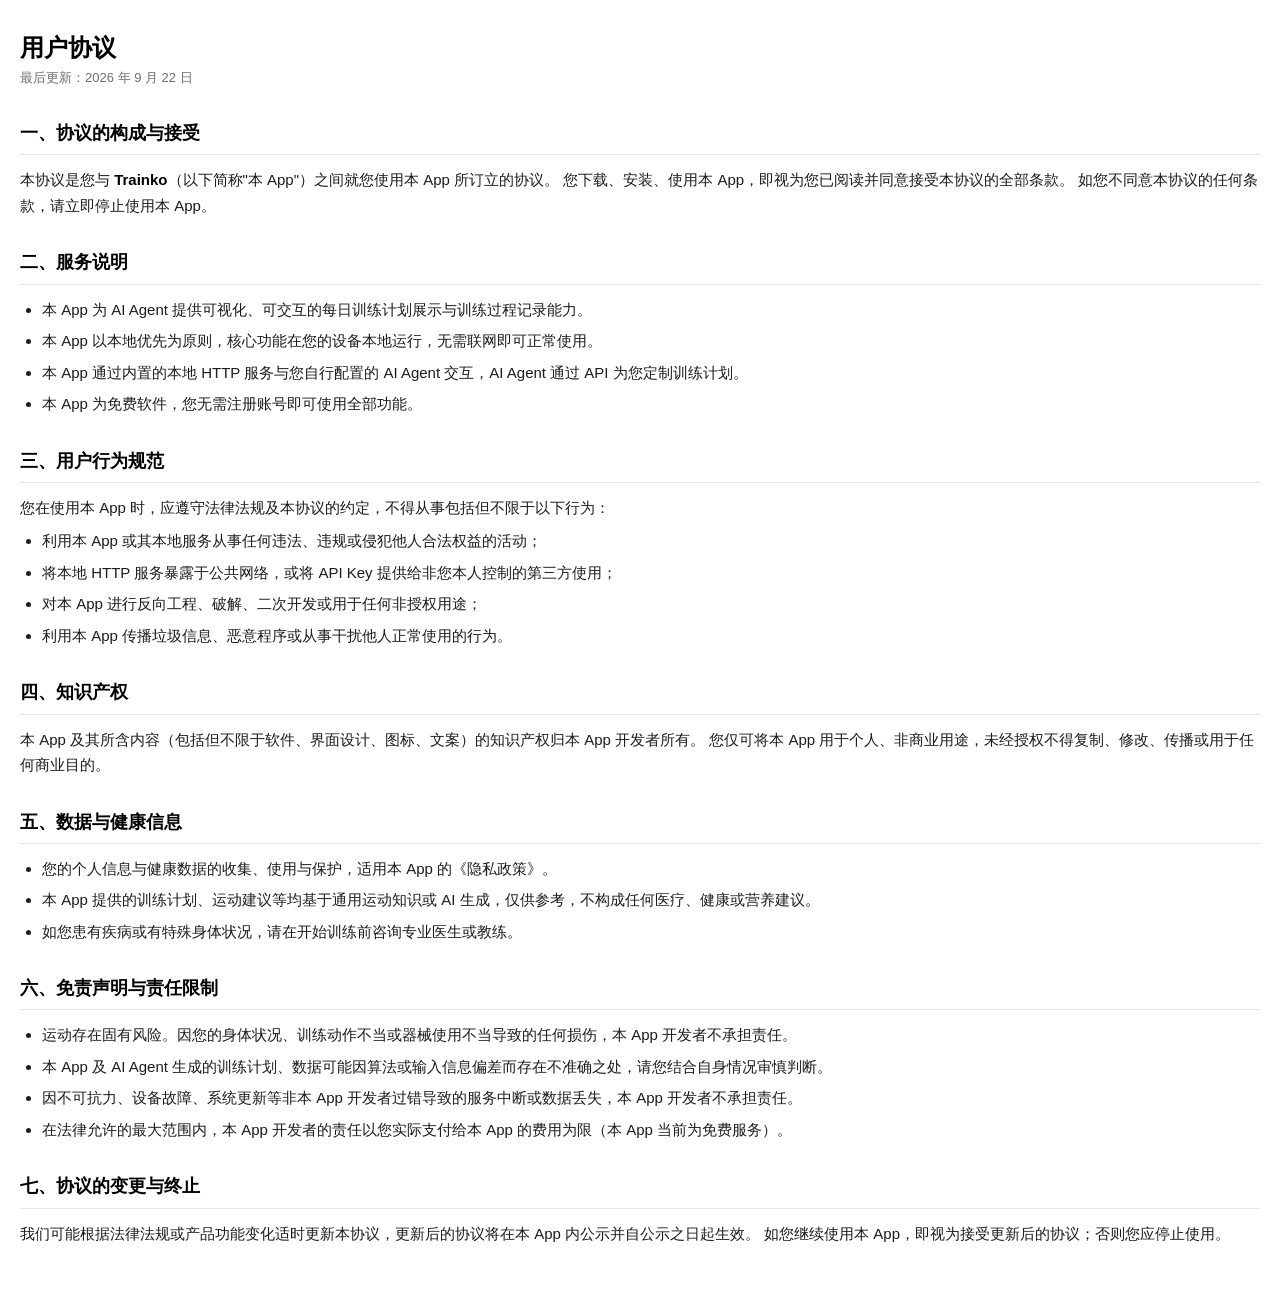
==== agreement-zh.html @ 1a545814 "feat: Trainko support, privacy & terms pages (bilingual CN/EN) Co-authored-by: Cursor <cursoragent@c" ====
<!DOCTYPE html>
<html lang="zh-CN">
<head>
    <meta charset="utf-8">
    <meta name="viewport" content="width=device-width, initial-scale=1">
    <title>用户协议 - Trainko</title>
    <link rel="stylesheet" href="legal.css">
</head>
<body>
    <h1>用户协议</h1>
    <p class="meta">最后更新：2026 年 9 月 22 日</p>

    <h2>一、协议的构成与接受</h2>
    <p>
        本协议是您与 <strong>Trainko</strong>（以下简称"本 App"）之间就您使用本 App 所订立的协议。
        您下载、安装、使用本 App，即视为您已阅读并同意接受本协议的全部条款。
        如您不同意本协议的任何条款，请立即停止使用本 App。
    </p>

    <h2>二、服务说明</h2>
    <ul>
        <li>本 App 为 AI Agent 提供可视化、可交互的每日训练计划展示与训练过程记录能力。</li>
        <li>本 App 以本地优先为原则，核心功能在您的设备本地运行，无需联网即可正常使用。</li>
        <li>本 App 通过内置的本地 HTTP 服务与您自行配置的 AI Agent 交互，AI Agent 通过 API 为您定制训练计划。</li>
        <li>本 App 为免费软件，您无需注册账号即可使用全部功能。</li>
    </ul>

    <h2>三、用户行为规范</h2>
    <p>您在使用本 App 时，应遵守法律法规及本协议的约定，不得从事包括但不限于以下行为：</p>
    <ul>
        <li>利用本 App 或其本地服务从事任何违法、违规或侵犯他人合法权益的活动；</li>
        <li>将本地 HTTP 服务暴露于公共网络，或将 API Key 提供给非您本人控制的第三方使用；</li>
        <li>对本 App 进行反向工程、破解、二次开发或用于任何非授权用途；</li>
        <li>利用本 App 传播垃圾信息、恶意程序或从事干扰他人正常使用的行为。</li>
    </ul>

    <h2>四、知识产权</h2>
    <p>
        本 App 及其所含内容（包括但不限于软件、界面设计、图标、文案）的知识产权归本 App 开发者所有。
        您仅可将本 App 用于个人、非商业用途，未经授权不得复制、修改、传播或用于任何商业目的。
    </p>

    <h2>五、数据与健康信息</h2>
    <ul>
        <li>您的个人信息与健康数据的收集、使用与保护，适用本 App 的《隐私政策》。</li>
        <li>本 App 提供的训练计划、运动建议等均基于通用运动知识或 AI 生成，仅供参考，不构成任何医疗、健康或营养建议。</li>
        <li>如您患有疾病或有特殊身体状况，请在开始训练前咨询专业医生或教练。</li>
    </ul>

    <h2>六、免责声明与责任限制</h2>
    <ul>
        <li>运动存在固有风险。因您的身体状况、训练动作不当或器械使用不当导致的任何损伤，本 App 开发者不承担责任。</li>
        <li>本 App 及 AI Agent 生成的训练计划、数据可能因算法或输入信息偏差而存在不准确之处，请您结合自身情况审慎判断。</li>
        <li>因不可抗力、设备故障、系统更新等非本 App 开发者过错导致的服务中断或数据丢失，本 App 开发者不承担责任。</li>
        <li>在法律允许的最大范围内，本 App 开发者的责任以您实际支付给本 App 的费用为限（本 App 当前为免费服务）。</li>
    </ul>

    <h2>七、协议的变更与终止</h2>
    <p>
        我们可能根据法律法规或产品功能变化适时更新本协议，更新后的协议将在本 App 内公示并自公示之日起生效。
        如您继续使用本 App，即视为接受更新后的协议；否则您应停止使用。
    </p>
</body>
</html>
---- legal.css ----
:root {
    color-scheme: light dark;
    --text: #1c1c1e;
    --text-secondary: #6e6e73;
    --background: #ffffff;
    --heading: #000000;
    --accent: #0a84ff;
    --divider: #e5e5ea;
}

@media (prefers-color-scheme: dark) {
    :root {
        --text: #f2f2f7;
        --text-secondary: #98989f;
        --background: #000000;
        --heading: #ffffff;
        --accent: #0a84ff;
        --divider: #38383a;
    }
}

* {
    box-sizing: border-box;
    -webkit-tap-highlight-color: transparent;
}

body {
    margin: 0;
    padding: 24px 20px 48px;
    background-color: var(--background);
    color: var(--text);
    font-family: -apple-system, "PingFang SC", "Helvetica Neue", sans-serif;
    font-size: 15px;
    line-height: 1.7;
    -webkit-font-smoothing: antialiased;
}

h1 {
    font-size: 24px;
    font-weight: 700;
    color: var(--heading);
    margin: 8px 0 4px;
    line-height: 1.3;
}

h2 {
    font-size: 18px;
    font-weight: 600;
    color: var(--heading);
    margin: 32px 0 12px;
    line-height: 1.4;
    border-bottom: 1px solid var(--divider);
    padding-bottom: 8px;
}

h3 {
    font-size: 16px;
    font-weight: 600;
    color: var(--heading);
    margin: 20px 0 8px;
}

p {
    margin: 8px 0;
}

ul {
    margin: 8px 0;
    padding-left: 22px;
}

li {
    margin: 6px 0;
}

strong {
    font-weight: 600;
    color: var(--heading);
}

.meta {
    font-size: 13px;
    color: var(--text-secondary);
    margin: 4px 0 24px;
}
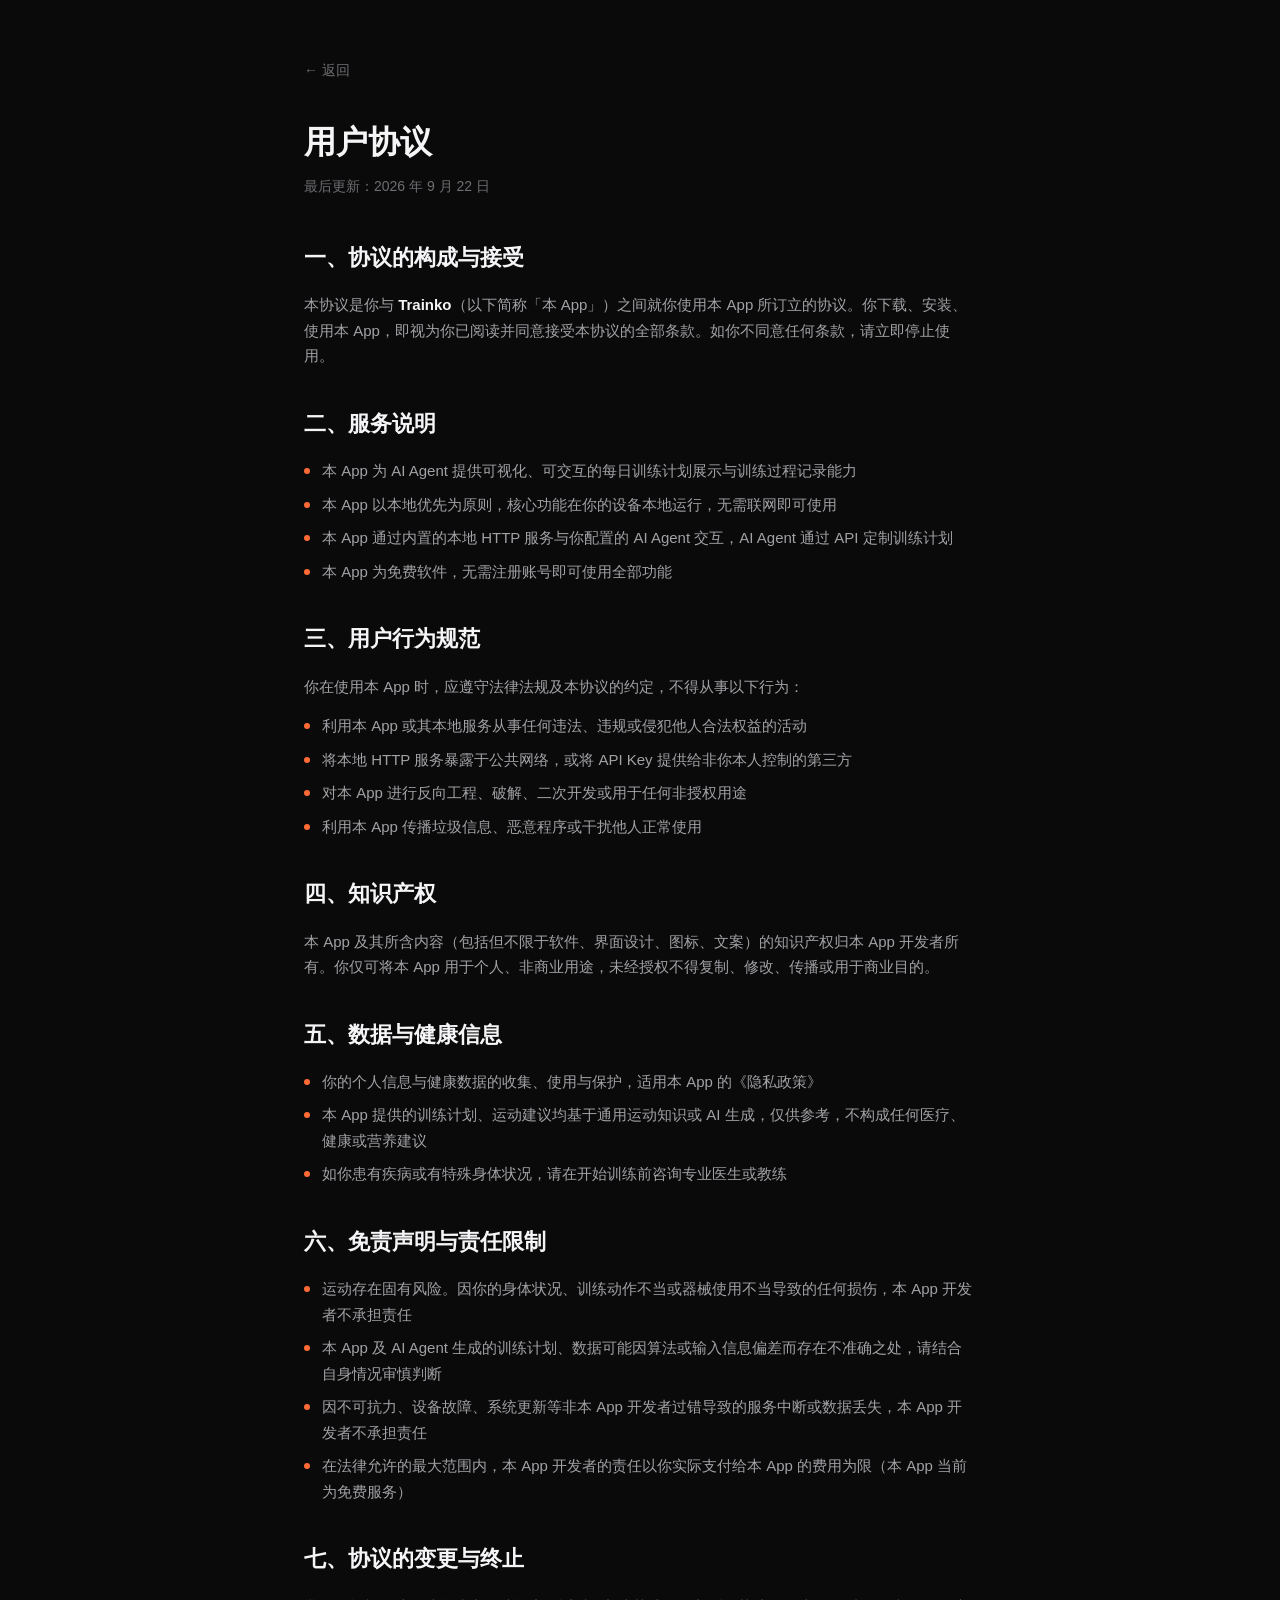
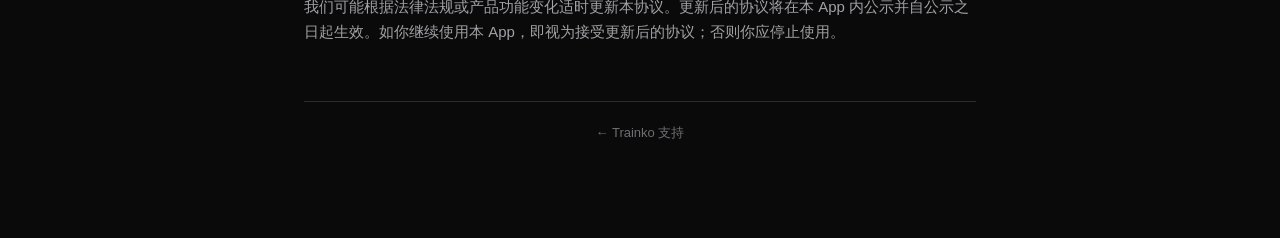
==== commit dcb4ed68: "redesign: 统一暗色主题、优化页面视觉 - 新增 style.css 统一所有页面样式 - Apple风格暗色主题：卡片、圆角、渐变标题 - 首页增加语言切换pill、FAQ卡片优化 - 法律" ====
--- a/agreement-zh.html
+++ b/agreement-zh.html
@@ -3,62 +3,76 @@
 <head>
     <meta charset="utf-8">
     <meta name="viewport" content="width=device-width, initial-scale=1">
-    <title>用户协议 - Trainko</title>
-    <link rel="stylesheet" href="legal.css">
+    <title>用户协议 — Trainko</title>
+    <link rel="stylesheet" href="style.css">
 </head>
 <body>
-    <h1>用户协议</h1>
-    <p class="meta">最后更新：2026 年 9 月 22 日</p>
+    <div class="container">
+        <a href="index.html" class="back-link">← 返回</a>
 
-    <h2>一、协议的构成与接受</h2>
-    <p>
-        本协议是您与 <strong>Trainko</strong>（以下简称"本 App"）之间就您使用本 App 所订立的协议。
-        您下载、安装、使用本 App，即视为您已阅读并同意接受本协议的全部条款。
-        如您不同意本协议的任何条款，请立即停止使用本 App。
-    </p>
+        <div class="legal-header">
+            <h1>用户协议</h1>
+            <p class="meta">最后更新：2026 年 9 月 22 日</p>
+        </div>
 
-    <h2>二、服务说明</h2>
-    <ul>
-        <li>本 App 为 AI Agent 提供可视化、可交互的每日训练计划展示与训练过程记录能力。</li>
-        <li>本 App 以本地优先为原则，核心功能在您的设备本地运行，无需联网即可正常使用。</li>
-        <li>本 App 通过内置的本地 HTTP 服务与您自行配置的 AI Agent 交互，AI Agent 通过 API 为您定制训练计划。</li>
-        <li>本 App 为免费软件，您无需注册账号即可使用全部功能。</li>
-    </ul>
+        <div class="section">
+            <h2>一、协议的构成与接受</h2>
+            <p>本协议是你与 <strong>Trainko</strong>（以下简称「本 App」）之间就你使用本 App 所订立的协议。你下载、安装、使用本 App，即视为你已阅读并同意接受本协议的全部条款。如你不同意任何条款，请立即停止使用。</p>
+        </div>
 
-    <h2>三、用户行为规范</h2>
-    <p>您在使用本 App 时，应遵守法律法规及本协议的约定，不得从事包括但不限于以下行为：</p>
-    <ul>
-        <li>利用本 App 或其本地服务从事任何违法、违规或侵犯他人合法权益的活动；</li>
-        <li>将本地 HTTP 服务暴露于公共网络，或将 API Key 提供给非您本人控制的第三方使用；</li>
-        <li>对本 App 进行反向工程、破解、二次开发或用于任何非授权用途；</li>
-        <li>利用本 App 传播垃圾信息、恶意程序或从事干扰他人正常使用的行为。</li>
-    </ul>
+        <div class="section">
+            <h2>二、服务说明</h2>
+            <ul>
+                <li>本 App 为 AI Agent 提供可视化、可交互的每日训练计划展示与训练过程记录能力</li>
+                <li>本 App 以本地优先为原则，核心功能在你的设备本地运行，无需联网即可使用</li>
+                <li>本 App 通过内置的本地 HTTP 服务与你配置的 AI Agent 交互，AI Agent 通过 API 定制训练计划</li>
+                <li>本 App 为免费软件，无需注册账号即可使用全部功能</li>
+            </ul>
+        </div>
 
-    <h2>四、知识产权</h2>
-    <p>
-        本 App 及其所含内容（包括但不限于软件、界面设计、图标、文案）的知识产权归本 App 开发者所有。
-        您仅可将本 App 用于个人、非商业用途，未经授权不得复制、修改、传播或用于任何商业目的。
-    </p>
+        <div class="section">
+            <h2>三、用户行为规范</h2>
+            <p>你在使用本 App 时，应遵守法律法规及本协议的约定，不得从事以下行为：</p>
+            <ul>
+                <li>利用本 App 或其本地服务从事任何违法、违规或侵犯他人合法权益的活动</li>
+                <li>将本地 HTTP 服务暴露于公共网络，或将 API Key 提供给非你本人控制的第三方</li>
+                <li>对本 App 进行反向工程、破解、二次开发或用于任何非授权用途</li>
+                <li>利用本 App 传播垃圾信息、恶意程序或干扰他人正常使用</li>
+            </ul>
+        </div>
 
-    <h2>五、数据与健康信息</h2>
-    <ul>
-        <li>您的个人信息与健康数据的收集、使用与保护，适用本 App 的《隐私政策》。</li>
-        <li>本 App 提供的训练计划、运动建议等均基于通用运动知识或 AI 生成，仅供参考，不构成任何医疗、健康或营养建议。</li>
-        <li>如您患有疾病或有特殊身体状况，请在开始训练前咨询专业医生或教练。</li>
-    </ul>
+        <div class="section">
+            <h2>四、知识产权</h2>
+            <p>本 App 及其所含内容（包括但不限于软件、界面设计、图标、文案）的知识产权归本 App 开发者所有。你仅可将本 App 用于个人、非商业用途，未经授权不得复制、修改、传播或用于商业目的。</p>
+        </div>
 
-    <h2>六、免责声明与责任限制</h2>
-    <ul>
-        <li>运动存在固有风险。因您的身体状况、训练动作不当或器械使用不当导致的任何损伤，本 App 开发者不承担责任。</li>
-        <li>本 App 及 AI Agent 生成的训练计划、数据可能因算法或输入信息偏差而存在不准确之处，请您结合自身情况审慎判断。</li>
-        <li>因不可抗力、设备故障、系统更新等非本 App 开发者过错导致的服务中断或数据丢失，本 App 开发者不承担责任。</li>
-        <li>在法律允许的最大范围内，本 App 开发者的责任以您实际支付给本 App 的费用为限（本 App 当前为免费服务）。</li>
-    </ul>
+        <div class="section">
+            <h2>五、数据与健康信息</h2>
+            <ul>
+                <li>你的个人信息与健康数据的收集、使用与保护，适用本 App 的《隐私政策》</li>
+                <li>本 App 提供的训练计划、运动建议均基于通用运动知识或 AI 生成，仅供参考，不构成任何医疗、健康或营养建议</li>
+                <li>如你患有疾病或有特殊身体状况，请在开始训练前咨询专业医生或教练</li>
+            </ul>
+        </div>
 
-    <h2>七、协议的变更与终止</h2>
-    <p>
-        我们可能根据法律法规或产品功能变化适时更新本协议，更新后的协议将在本 App 内公示并自公示之日起生效。
-        如您继续使用本 App，即视为接受更新后的协议；否则您应停止使用。
-    </p>
+        <div class="section">
+            <h2>六、免责声明与责任限制</h2>
+            <ul>
+                <li>运动存在固有风险。因你的身体状况、训练动作不当或器械使用不当导致的任何损伤，本 App 开发者不承担责任</li>
+                <li>本 App 及 AI Agent 生成的训练计划、数据可能因算法或输入信息偏差而存在不准确之处，请结合自身情况审慎判断</li>
+                <li>因不可抗力、设备故障、系统更新等非本 App 开发者过错导致的服务中断或数据丢失，本 App 开发者不承担责任</li>
+                <li>在法律允许的最大范围内，本 App 开发者的责任以你实际支付给本 App 的费用为限（本 App 当前为免费服务）</li>
+            </ul>
+        </div>
+
+        <div class="section">
+            <h2>七、协议的变更与终止</h2>
+            <p>我们可能根据法律法规或产品功能变化适时更新本协议。更新后的协议将在本 App 内公示并自公示之日起生效。如你继续使用本 App，即视为接受更新后的协议；否则你应停止使用。</p>
+        </div>
+
+        <div class="footer">
+            <p><a href="index.html">← Trainko 支持</a></p>
+        </div>
+    </div>
 </body>
 </html>
--- a/style.css
+++ b/style.css
@@ -0,0 +1,226 @@
+/* Trainko — shared style */
+:root {
+  --bg: #0a0a0a;
+  --surface: #161618;
+  --surface-hover: #1c1c1e;
+  --border: #2c2c2e;
+  --text: #f5f5f7;
+  --text-secondary: #a1a1a6;
+  --text-tertiary: #6e6e73;
+  --accent: #FF6B35;
+  --accent-light: #FF9F1C;
+  --radius: 14px;
+}
+
+* { margin: 0; padding: 0; box-sizing: border-box; }
+
+html { scroll-behavior: smooth; }
+
+body {
+  font-family: -apple-system, BlinkMacSystemFont, 'SF Pro Text', 'Helvetica Neue', 'PingFang SC', sans-serif;
+  background: var(--bg);
+  color: var(--text);
+  line-height: 1.7;
+  min-height: 100vh;
+  -webkit-font-smoothing: antialiased;
+}
+
+/* Layout */
+.container {
+  max-width: 720px;
+  margin: 0 auto;
+  padding: 56px 24px 80px;
+}
+
+/* Header */
+.header {
+  text-align: center;
+  margin-bottom: 56px;
+}
+.header .icon {
+  font-size: 56px;
+  margin-bottom: 12px;
+  display: block;
+}
+.header h1 {
+  font-size: 40px;
+  font-weight: 800;
+  letter-spacing: -0.5px;
+  background: linear-gradient(135deg, var(--accent), var(--accent-light));
+  -webkit-background-clip: text;
+  -webkit-text-fill-color: transparent;
+  background-clip: text;
+}
+.header .tagline {
+  font-size: 17px;
+  color: var(--text-secondary);
+  margin-top: 6px;
+}
+
+/* Language switch */
+.lang-switch {
+  position: fixed;
+  top: 16px;
+  right: 16px;
+  display: flex;
+  gap: 6px;
+  z-index: 100;
+  background: rgba(22,22,24,0.85);
+  backdrop-filter: blur(12px);
+  -webkit-backdrop-filter: blur(12px);
+  padding: 4px;
+  border-radius: 10px;
+  border: 1px solid var(--border);
+}
+.lang-switch a {
+  display: block;
+  padding: 4px 12px;
+  font-size: 13px;
+  font-weight: 500;
+  color: var(--text-tertiary);
+  text-decoration: none;
+  border-radius: 7px;
+  transition: all 0.2s;
+  cursor: pointer;
+}
+.lang-switch a.active {
+  color: var(--text);
+  background: var(--surface-hover);
+}
+.lang-switch a:hover { color: var(--text-secondary); }
+
+/* Headings */
+h2 {
+  font-size: 22px;
+  font-weight: 700;
+  margin-top: 48px;
+  margin-bottom: 16px;
+  color: var(--text);
+}
+h3 {
+  font-size: 17px;
+  font-weight: 600;
+  margin-bottom: 8px;
+  color: var(--text);
+}
+
+/* Text */
+p { font-size: 15px; color: var(--text-secondary); margin-bottom: 14px; }
+p strong { color: var(--text); font-weight: 600; }
+
+/* Links */
+a { color: var(--accent); text-decoration: none; transition: opacity 0.2s; }
+a:hover { opacity: 0.8; }
+
+/* Cards */
+.card {
+  background: var(--surface);
+  border: 1px solid var(--border);
+  border-radius: var(--radius);
+  padding: 20px 24px;
+  margin-bottom: 14px;
+  transition: border-color 0.2s;
+}
+.card:hover { border-color: #3a3a3c; }
+.card h3 { margin-bottom: 6px; }
+.card p { margin-bottom: 0; font-size: 14px; }
+
+/* Contact card */
+.contact-email {
+  display: inline-block;
+  margin-top: 10px;
+  font-size: 18px;
+  font-weight: 600;
+  color: var(--accent);
+}
+
+/* Lists */
+ul { list-style: none; padding: 0; margin-bottom: 14px; }
+ul li {
+  position: relative;
+  font-size: 15px;
+  color: var(--text-secondary);
+  padding-left: 18px;
+  margin-bottom: 8px;
+}
+ul li::before {
+  content: "";
+  position: absolute;
+  left: 0;
+  top: 10px;
+  width: 6px;
+  height: 6px;
+  border-radius: 50%;
+  background: var(--accent);
+}
+
+/* Legal page heading */
+.legal-header {
+  margin-bottom: 40px;
+}
+.legal-header h1 {
+  font-size: 32px;
+  font-weight: 800;
+  margin-bottom: 6px;
+}
+.legal-header .meta {
+  font-size: 14px;
+  color: var(--text-tertiary);
+  margin-bottom: 0;
+}
+
+/* Legal sections */
+.section { margin-top: 36px; }
+.section h2 { margin-top: 0; }
+
+/* Divider */
+.divider {
+  height: 1px;
+  background: var(--border);
+  margin: 48px 0 12px;
+}
+
+/* Footer */
+.footer {
+  margin-top: 56px;
+  padding-top: 20px;
+  border-top: 1px solid var(--border);
+  text-align: center;
+}
+.footer p {
+  font-size: 13px;
+  color: var(--text-tertiary);
+}
+.footer a { color: var(--text-tertiary); }
+.footer a:hover { color: var(--text-secondary); }
+
+/* Links row in legal section */
+.legal-links { display: flex; gap: 8px; }
+.legal-links a {
+  display: inline-block;
+  padding: 4px 14px;
+  font-size: 13px;
+  border: 1px solid var(--border);
+  border-radius: 8px;
+  color: var(--text-secondary);
+}
+.legal-links a:hover { border-color: var(--accent); color: var(--accent); }
+
+/* Back link */
+.back-link {
+  display: inline-flex;
+  align-items: center;
+  gap: 4px;
+  font-size: 14px;
+  color: var(--text-tertiary);
+  margin-bottom: 32px;
+}
+.back-link:hover { color: var(--accent); }
+
+/* Responsive */
+@media (max-width: 480px) {
+  .container { padding: 40px 18px 60px; }
+  .header h1 { font-size: 32px; }
+  .header .icon { font-size: 44px; }
+  h2 { font-size: 20px; }
+}
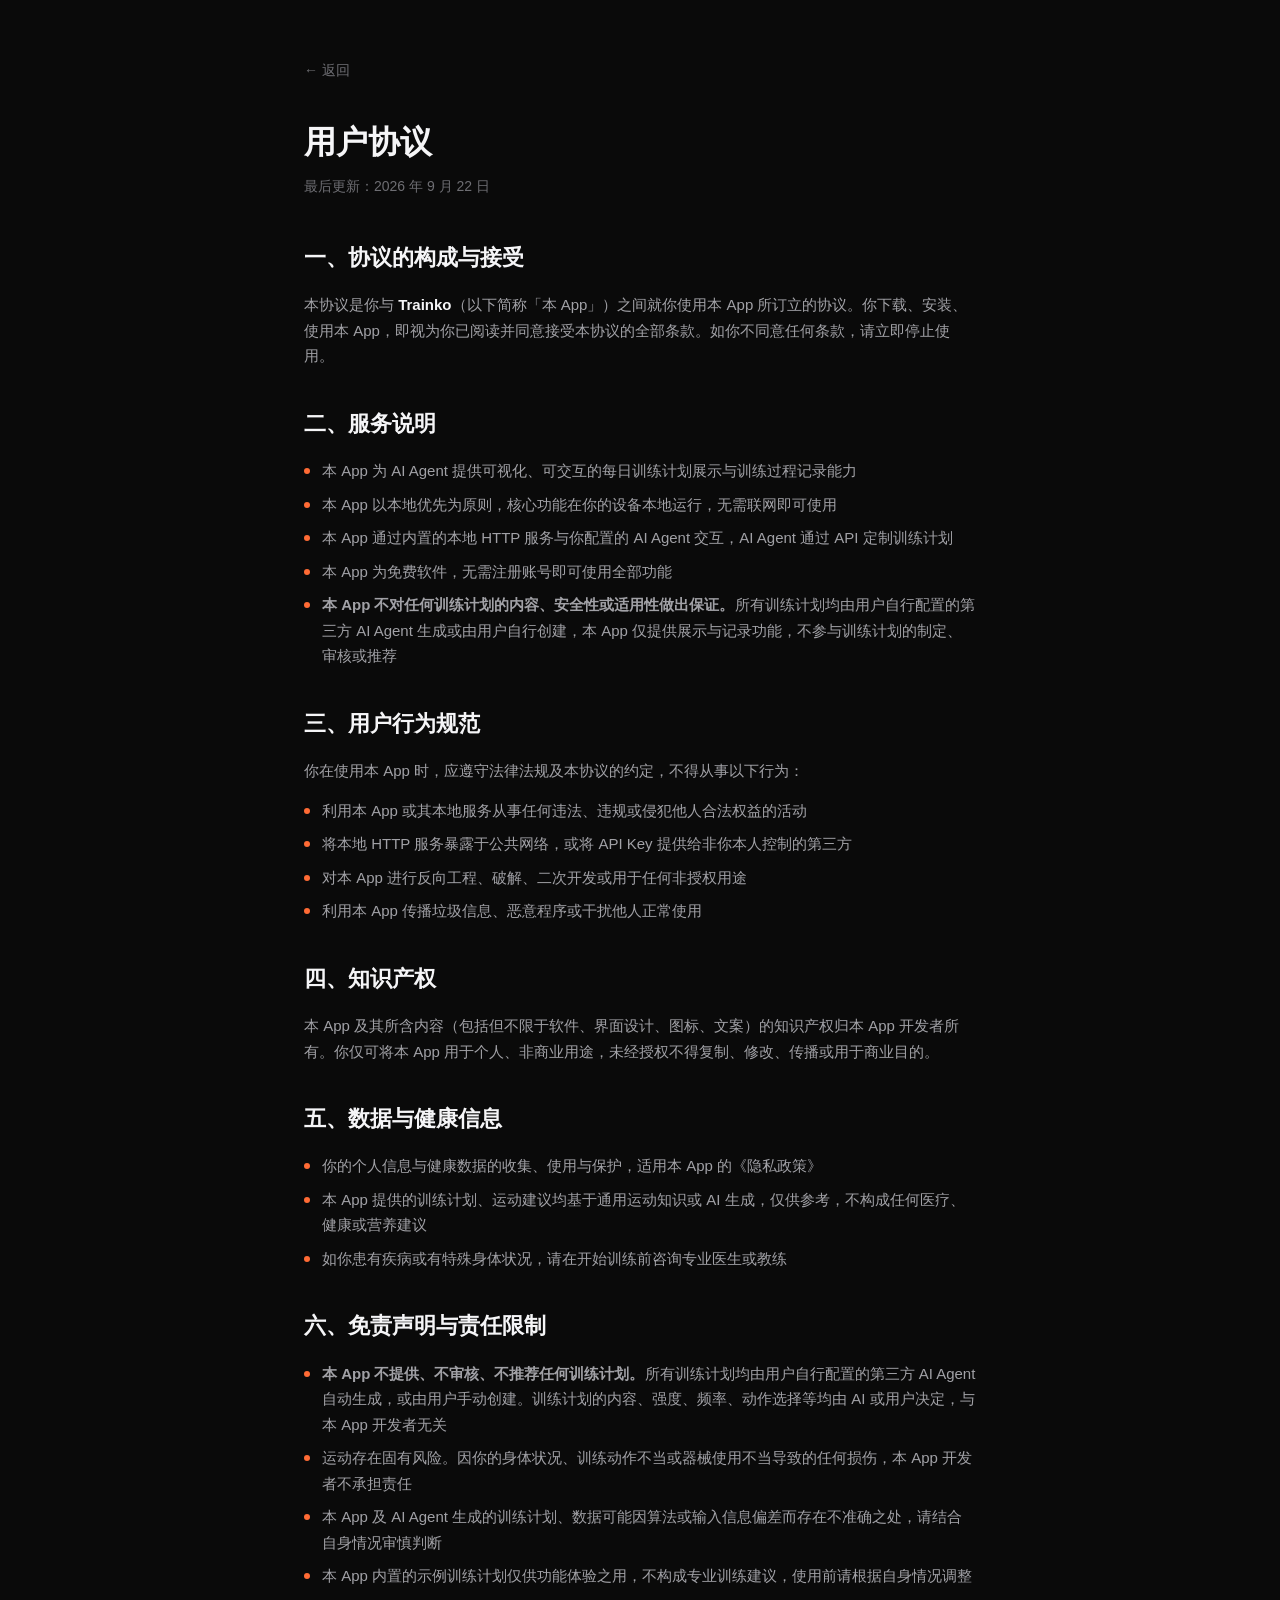
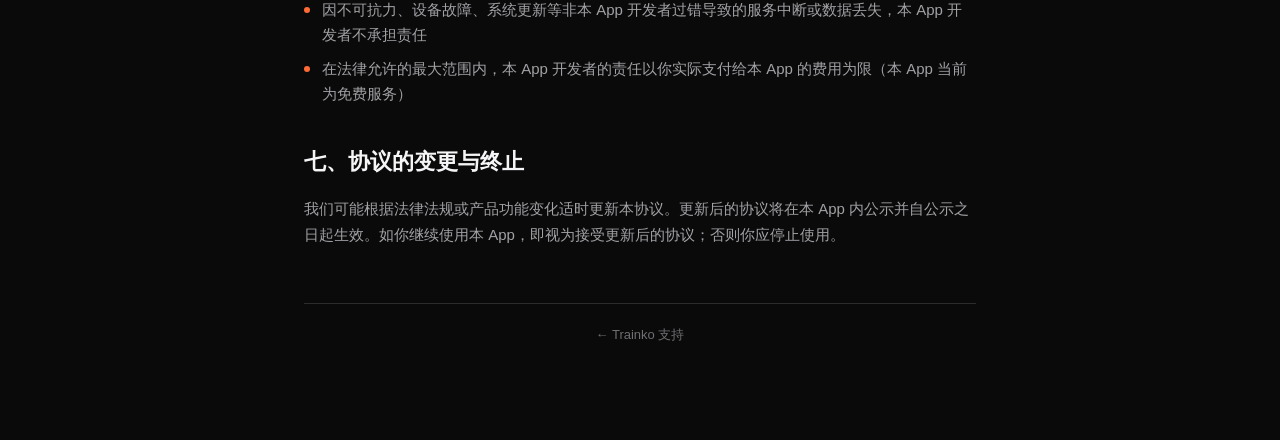
==== commit 8660b26e: "docs: 用户协议增加训练计划免责声明 - 服务说明新增: 不对训练计划内容/安全性/适用性做保证 - 免责声明新增: 不提供/不审核/不推荐任何计划 + 示例计划仅供体验 - 同步更新中英文两份协" ====
--- a/agreement-zh.html
+++ b/agreement-zh.html
@@ -27,6 +27,7 @@
                 <li>本 App 以本地优先为原则，核心功能在你的设备本地运行，无需联网即可使用</li>
                 <li>本 App 通过内置的本地 HTTP 服务与你配置的 AI Agent 交互，AI Agent 通过 API 定制训练计划</li>
                 <li>本 App 为免费软件，无需注册账号即可使用全部功能</li>
+                <li><strong>本 App 不对任何训练计划的内容、安全性或适用性做出保证。</strong>所有训练计划均由用户自行配置的第三方 AI Agent 生成或由用户自行创建，本 App 仅提供展示与记录功能，不参与训练计划的制定、审核或推荐</li>
             </ul>
         </div>
 
@@ -58,8 +59,10 @@
         <div class="section">
             <h2>六、免责声明与责任限制</h2>
             <ul>
+                <li><strong>本 App 不提供、不审核、不推荐任何训练计划。</strong>所有训练计划均由用户自行配置的第三方 AI Agent 自动生成，或由用户手动创建。训练计划的内容、强度、频率、动作选择等均由 AI 或用户决定，与本 App 开发者无关</li>
                 <li>运动存在固有风险。因你的身体状况、训练动作不当或器械使用不当导致的任何损伤，本 App 开发者不承担责任</li>
                 <li>本 App 及 AI Agent 生成的训练计划、数据可能因算法或输入信息偏差而存在不准确之处，请结合自身情况审慎判断</li>
+                <li>本 App 内置的示例训练计划仅供功能体验之用，不构成专业训练建议，使用前请根据自身情况调整</li>
                 <li>因不可抗力、设备故障、系统更新等非本 App 开发者过错导致的服务中断或数据丢失，本 App 开发者不承担责任</li>
                 <li>在法律允许的最大范围内，本 App 开发者的责任以你实际支付给本 App 的费用为限（本 App 当前为免费服务）</li>
             </ul>
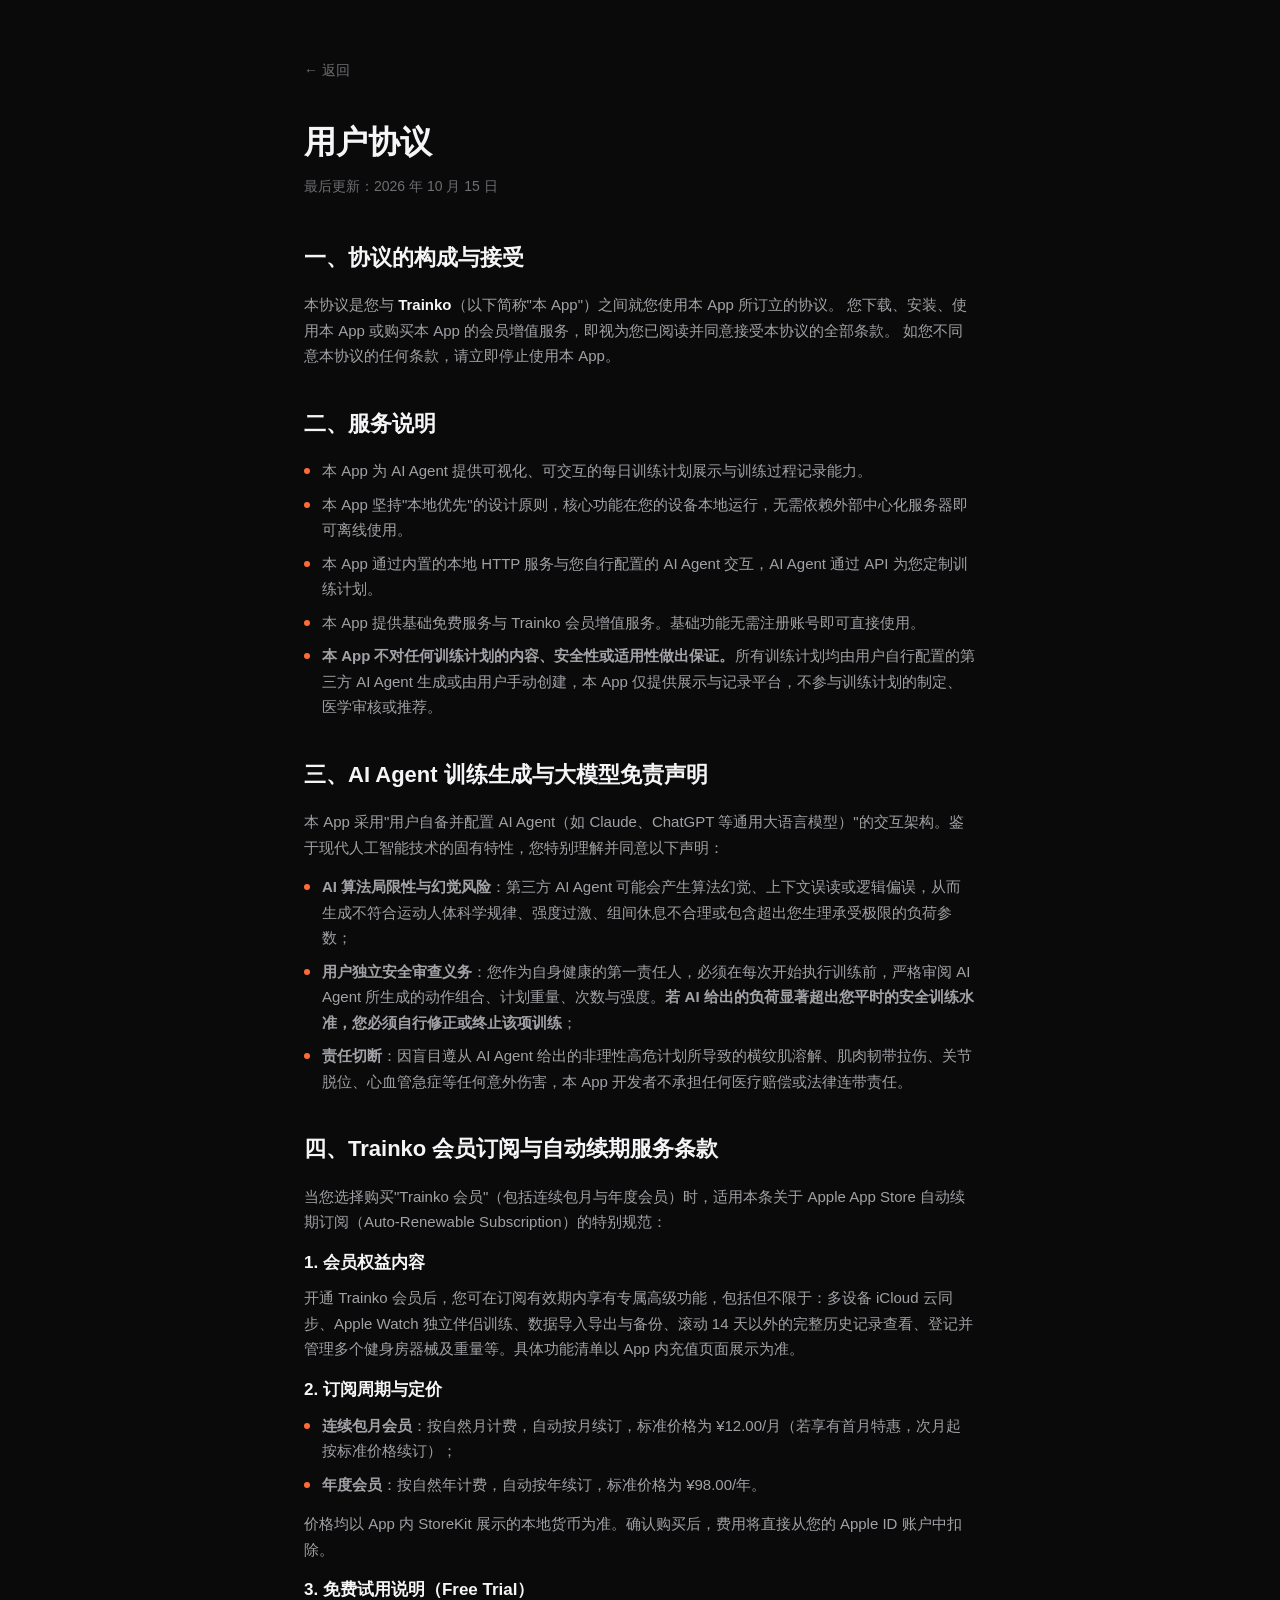
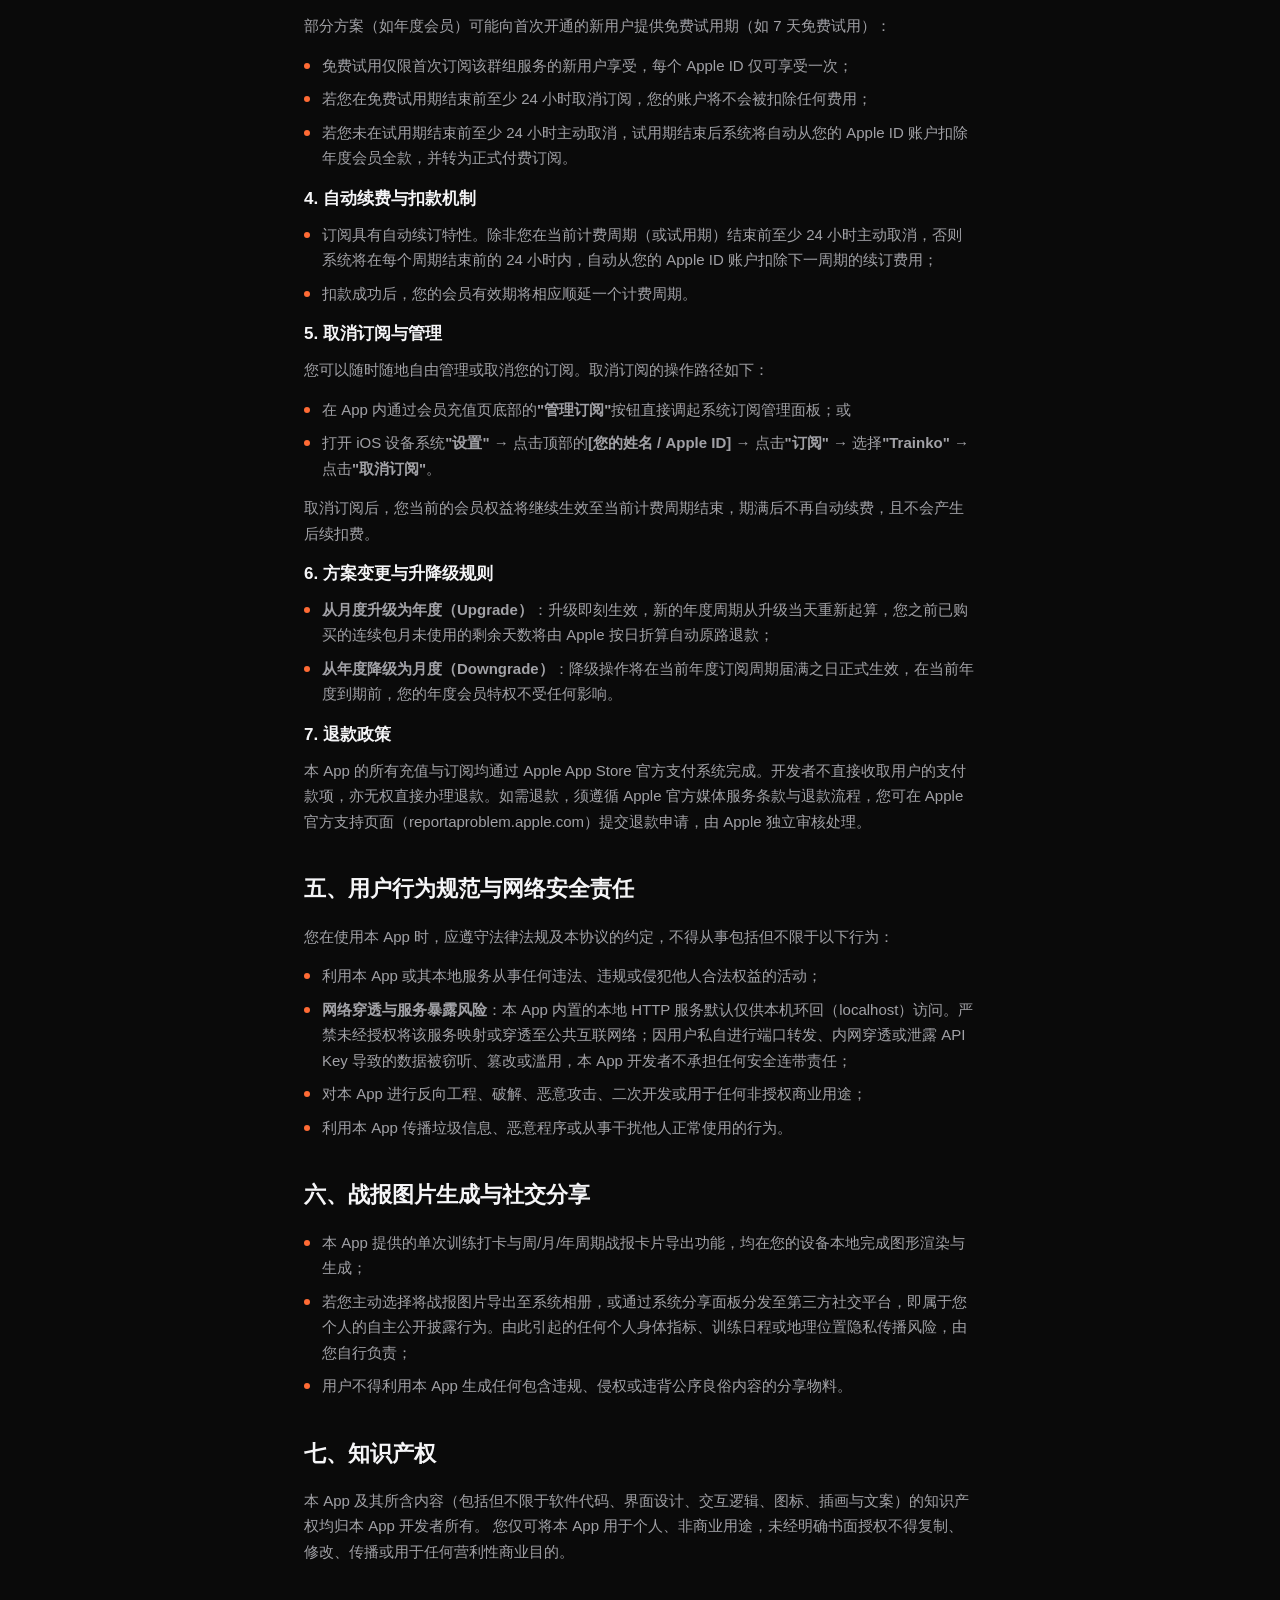
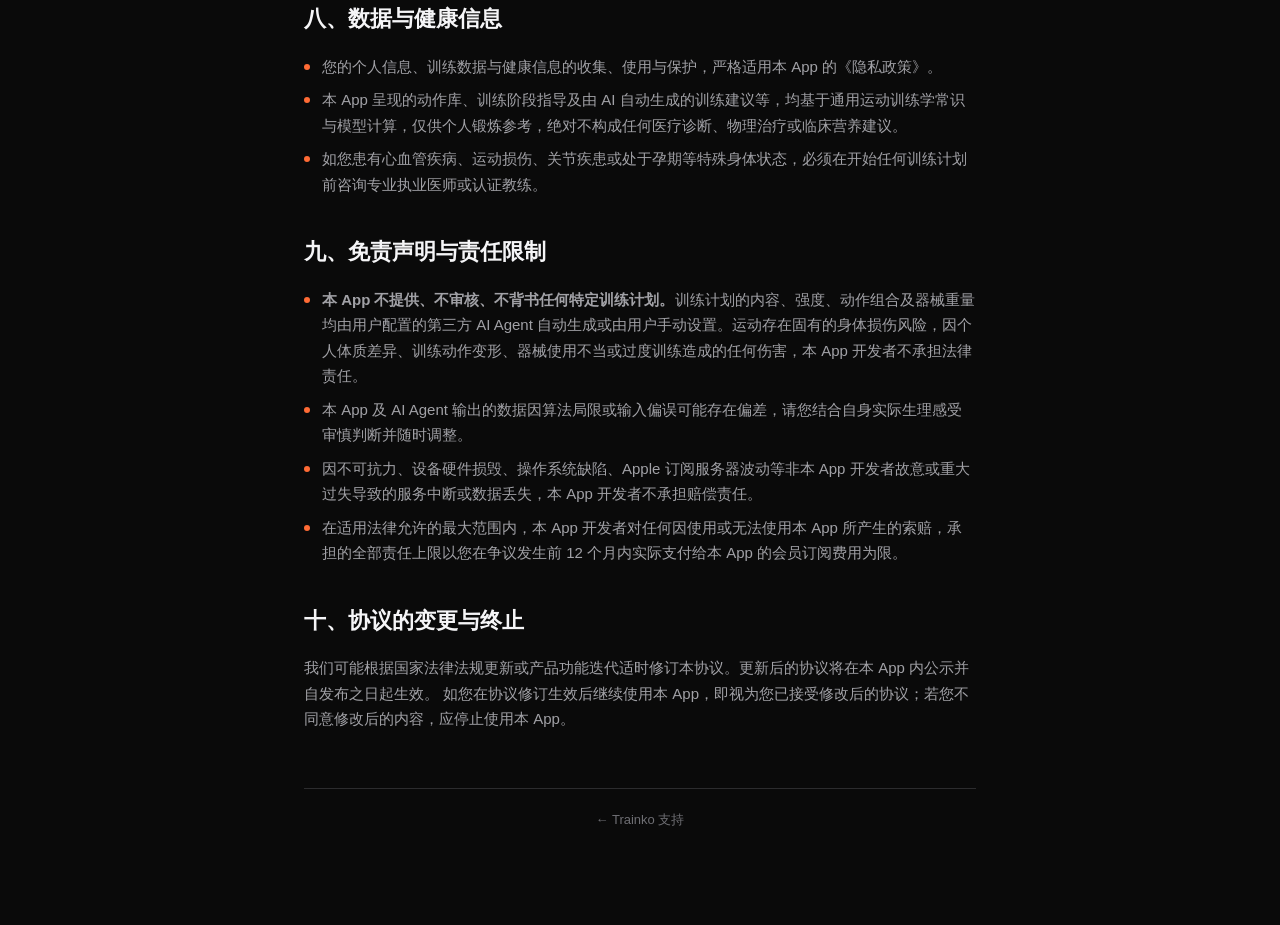
==== commit 4f888737: "feat(web): 重构官网落地页，全面同步 1.0 会员、API 与法律条款 - 官网首页（index.html）新增工作原理（How It Works）、核心特性矩阵（Core Features" ====
--- a/agreement-zh.html
+++ b/agreement-zh.html
@@ -12,65 +12,154 @@
 
         <div class="legal-header">
             <h1>用户协议</h1>
-            <p class="meta">最后更新：2026 年 9 月 22 日</p>
+            <p class="meta">最后更新：2026 年 10 月 15 日</p>
         </div>
 
         <div class="section">
             <h2>一、协议的构成与接受</h2>
-            <p>本协议是你与 <strong>Trainko</strong>（以下简称「本 App」）之间就你使用本 App 所订立的协议。你下载、安装、使用本 App，即视为你已阅读并同意接受本协议的全部条款。如你不同意任何条款，请立即停止使用。</p>
+            <p>
+                本协议是您与 <strong>Trainko</strong>（以下简称"本 App"）之间就您使用本 App 所订立的协议。
+                您下载、安装、使用本 App 或购买本 App 的会员增值服务，即视为您已阅读并同意接受本协议的全部条款。
+                如您不同意本协议的任何条款，请立即停止使用本 App。
+            </p>
         </div>
 
         <div class="section">
             <h2>二、服务说明</h2>
             <ul>
-                <li>本 App 为 AI Agent 提供可视化、可交互的每日训练计划展示与训练过程记录能力</li>
-                <li>本 App 以本地优先为原则，核心功能在你的设备本地运行，无需联网即可使用</li>
-                <li>本 App 通过内置的本地 HTTP 服务与你配置的 AI Agent 交互，AI Agent 通过 API 定制训练计划</li>
-                <li>本 App 为免费软件，无需注册账号即可使用全部功能</li>
-                <li><strong>本 App 不对任何训练计划的内容、安全性或适用性做出保证。</strong>所有训练计划均由用户自行配置的第三方 AI Agent 生成或由用户自行创建，本 App 仅提供展示与记录功能，不参与训练计划的制定、审核或推荐</li>
+                <li>本 App 为 AI Agent 提供可视化、可交互的每日训练计划展示与训练过程记录能力。</li>
+                <li>本 App 坚持"本地优先"的设计原则，核心功能在您的设备本地运行，无需依赖外部中心化服务器即可离线使用。</li>
+                <li>本 App 通过内置的本地 HTTP 服务与您自行配置的 AI Agent 交互，AI Agent 通过 API 为您定制训练计划。</li>
+                <li>本 App 提供基础免费服务与 Trainko 会员增值服务。基础功能无需注册账号即可直接使用。</li>
+                <li><strong>本 App 不对任何训练计划的内容、安全性或适用性做出保证。</strong>所有训练计划均由用户自行配置的第三方 AI Agent 生成或由用户手动创建，本 App 仅提供展示与记录平台，不参与训练计划的制定、医学审核或推荐。</li>
             </ul>
         </div>
 
         <div class="section">
-            <h2>三、用户行为规范</h2>
-            <p>你在使用本 App 时，应遵守法律法规及本协议的约定，不得从事以下行为：</p>
+            <h2>三、AI Agent 训练生成与大模型免责声明</h2>
+            <p>
+                本 App 采用"用户自备并配置 AI Agent（如 Claude、ChatGPT 等通用大语言模型）"的交互架构。鉴于现代人工智能技术的固有特性，您特别理解并同意以下声明：
+            </p>
             <ul>
-                <li>利用本 App 或其本地服务从事任何违法、违规或侵犯他人合法权益的活动</li>
-                <li>将本地 HTTP 服务暴露于公共网络，或将 API Key 提供给非你本人控制的第三方</li>
-                <li>对本 App 进行反向工程、破解、二次开发或用于任何非授权用途</li>
-                <li>利用本 App 传播垃圾信息、恶意程序或干扰他人正常使用</li>
+                <li><strong>AI 算法局限性与幻觉风险</strong>：第三方 AI Agent 可能会产生算法幻觉、上下文误读或逻辑偏误，从而生成不符合运动人体科学规律、强度过激、组间休息不合理或包含超出您生理承受极限的负荷参数；</li>
+                <li><strong>用户独立安全审查义务</strong>：您作为自身健康的第一责任人，必须在每次开始执行训练前，严格审阅 AI Agent 所生成的动作组合、计划重量、次数与强度。<strong>若 AI 给出的负荷显著超出您平时的安全训练水准，您必须自行修正或终止该项训练</strong>；</li>
+                <li><strong>责任切断</strong>：因盲目遵从 AI Agent 给出的非理性高危计划所导致的横纹肌溶解、肌肉韧带拉伤、关节脱位、心血管急症等任何意外伤害，本 App 开发者不承担任何医疗赔偿或法律连带责任。</li>
             </ul>
         </div>
 
         <div class="section">
-            <h2>四、知识产权</h2>
-            <p>本 App 及其所含内容（包括但不限于软件、界面设计、图标、文案）的知识产权归本 App 开发者所有。你仅可将本 App 用于个人、非商业用途，未经授权不得复制、修改、传播或用于商业目的。</p>
+            <h2>四、Trainko 会员订阅与自动续期服务条款</h2>
+            <p>
+                当您选择购买"Trainko 会员"（包括连续包月与年度会员）时，适用本条关于 Apple App Store 自动续期订阅（Auto-Renewable Subscription）的特别规范：
+            </p>
+
+            <h3>1. 会员权益内容</h3>
+            <p>
+                开通 Trainko 会员后，您可在订阅有效期内享有专属高级功能，包括但不限于：多设备 iCloud 云同步、Apple Watch 独立伴侣训练、数据导入导出与备份、滚动 14 天以外的完整历史记录查看、登记并管理多个健身房器械及重量等。具体功能清单以 App 内充值页面展示为准。
+            </p>
+
+            <h3>2. 订阅周期与定价</h3>
+            <ul>
+                <li><strong>连续包月会员</strong>：按自然月计费，自动按月续订，标准价格为 ¥12.00/月（若享有首月特惠，次月起按标准价格续订）；</li>
+                <li><strong>年度会员</strong>：按自然年计费，自动按年续订，标准价格为 ¥98.00/年。</li>
+            </ul>
+            <p>
+                价格均以 App 内 StoreKit 展示的本地货币为准。确认购买后，费用将直接从您的 Apple ID 账户中扣除。
+            </p>
+
+            <h3>3. 免费试用说明（Free Trial）</h3>
+            <p>
+                部分方案（如年度会员）可能向首次开通的新用户提供免费试用期（如 7 天免费试用）：
+            </p>
+            <ul>
+                <li>免费试用仅限首次订阅该群组服务的新用户享受，每个 Apple ID 仅可享受一次；</li>
+                <li>若您在免费试用期结束前至少 24 小时取消订阅，您的账户将不会被扣除任何费用；</li>
+                <li>若您未在试用期结束前至少 24 小时主动取消，试用期结束后系统将自动从您的 Apple ID 账户扣除年度会员全款，并转为正式付费订阅。</li>
+            </ul>
+
+            <h3>4. 自动续费与扣款机制</h3>
+            <ul>
+                <li>订阅具有自动续订特性。除非您在当前计费周期（或试用期）结束前至少 24 小时主动取消，否则系统将在每个周期结束前的 24 小时内，自动从您的 Apple ID 账户扣除下一周期的续订费用；</li>
+                <li>扣款成功后，您的会员有效期将相应顺延一个计费周期。</li>
+            </ul>
+
+            <h3>5. 取消订阅与管理</h3>
+            <p>
+                您可以随时随地自由管理或取消您的订阅。取消订阅的操作路径如下：
+            </p>
+            <ul>
+                <li>在 App 内通过会员充值页底部的<strong>"管理订阅"</strong>按钮直接调起系统订阅管理面板；或</li>
+                <li>打开 iOS 设备系统<strong>"设置"</strong> → 点击顶部的<strong>[您的姓名 / Apple ID]</strong> → 点击<strong>"订阅"</strong> → 选择<strong>"Trainko"</strong> → 点击<strong>"取消订阅"</strong>。</li>
+            </ul>
+            <p>
+                取消订阅后，您当前的会员权益将继续生效至当前计费周期结束，期满后不再自动续费，且不会产生后续扣费。
+            </p>
+
+            <h3>6. 方案变更与升降级规则</h3>
+            <ul>
+                <li><strong>从月度升级为年度（Upgrade）</strong>：升级即刻生效，新的年度周期从升级当天重新起算，您之前已购买的连续包月未使用的剩余天数将由 Apple 按日折算自动原路退款；</li>
+                <li><strong>从年度降级为月度（Downgrade）</strong>：降级操作将在当前年度订阅周期届满之日正式生效，在当前年度到期前，您的年度会员特权不受任何影响。</li>
+            </ul>
+
+            <h3>7. 退款政策</h3>
+            <p>
+                本 App 的所有充值与订阅均通过 Apple App Store 官方支付系统完成。开发者不直接收取用户的支付款项，亦无权直接办理退款。如需退款，须遵循 Apple 官方媒体服务条款与退款流程，您可在 Apple 官方支持页面（reportaproblem.apple.com）提交退款申请，由 Apple 独立审核处理。
+            </p>
         </div>
 
         <div class="section">
-            <h2>五、数据与健康信息</h2>
+            <h2>五、用户行为规范与网络安全责任</h2>
+            <p>您在使用本 App 时，应遵守法律法规及本协议的约定，不得从事包括但不限于以下行为：</p>
             <ul>
-                <li>你的个人信息与健康数据的收集、使用与保护，适用本 App 的《隐私政策》</li>
-                <li>本 App 提供的训练计划、运动建议均基于通用运动知识或 AI 生成，仅供参考，不构成任何医疗、健康或营养建议</li>
-                <li>如你患有疾病或有特殊身体状况，请在开始训练前咨询专业医生或教练</li>
+                <li>利用本 App 或其本地服务从事任何违法、违规或侵犯他人合法权益的活动；</li>
+                <li><strong>网络穿透与服务暴露风险</strong>：本 App 内置的本地 HTTP 服务默认仅供本机环回（localhost）访问。严禁未经授权将该服务映射或穿透至公共互联网络；因用户私自进行端口转发、内网穿透或泄露 API Key 导致的数据被窃听、篡改或滥用，本 App 开发者不承担任何安全连带责任；</li>
+                <li>对本 App 进行反向工程、破解、恶意攻击、二次开发或用于任何非授权商业用途；</li>
+                <li>利用本 App 传播垃圾信息、恶意程序或从事干扰他人正常使用的行为。</li>
             </ul>
         </div>
 
         <div class="section">
-            <h2>六、免责声明与责任限制</h2>
+            <h2>六、战报图片生成与社交分享</h2>
             <ul>
-                <li><strong>本 App 不提供、不审核、不推荐任何训练计划。</strong>所有训练计划均由用户自行配置的第三方 AI Agent 自动生成，或由用户手动创建。训练计划的内容、强度、频率、动作选择等均由 AI 或用户决定，与本 App 开发者无关</li>
-                <li>运动存在固有风险。因你的身体状况、训练动作不当或器械使用不当导致的任何损伤，本 App 开发者不承担责任</li>
-                <li>本 App 及 AI Agent 生成的训练计划、数据可能因算法或输入信息偏差而存在不准确之处，请结合自身情况审慎判断</li>
-                <li>本 App 内置的示例训练计划仅供功能体验之用，不构成专业训练建议，使用前请根据自身情况调整</li>
-                <li>因不可抗力、设备故障、系统更新等非本 App 开发者过错导致的服务中断或数据丢失，本 App 开发者不承担责任</li>
-                <li>在法律允许的最大范围内，本 App 开发者的责任以你实际支付给本 App 的费用为限（本 App 当前为免费服务）</li>
+                <li>本 App 提供的单次训练打卡与周/月/年周期战报卡片导出功能，均在您的设备本地完成图形渲染与生成；</li>
+                <li>若您主动选择将战报图片导出至系统相册，或通过系统分享面板分发至第三方社交平台，即属于您个人的自主公开披露行为。由此引起的任何个人身体指标、训练日程或地理位置隐私传播风险，由您自行负责；</li>
+                <li>用户不得利用本 App 生成任何包含违规、侵权或违背公序良俗内容的分享物料。</li>
             </ul>
         </div>
 
         <div class="section">
-            <h2>七、协议的变更与终止</h2>
-            <p>我们可能根据法律法规或产品功能变化适时更新本协议。更新后的协议将在本 App 内公示并自公示之日起生效。如你继续使用本 App，即视为接受更新后的协议；否则你应停止使用。</p>
+            <h2>七、知识产权</h2>
+            <p>
+                本 App 及其所含内容（包括但不限于软件代码、界面设计、交互逻辑、图标、插画与文案）的知识产权均归本 App 开发者所有。
+                您仅可将本 App 用于个人、非商业用途，未经明确书面授权不得复制、修改、传播或用于任何营利性商业目的。
+            </p>
+        </div>
+
+        <div class="section">
+            <h2>八、数据与健康信息</h2>
+            <ul>
+                <li>您的个人信息、训练数据与健康信息的收集、使用与保护，严格适用本 App 的《隐私政策》。</li>
+                <li>本 App 呈现的动作库、训练阶段指导及由 AI 自动生成的训练建议等，均基于通用运动训练学常识与模型计算，仅供个人锻炼参考，绝对不构成任何医疗诊断、物理治疗或临床营养建议。</li>
+                <li>如您患有心血管疾病、运动损伤、关节疾患或处于孕期等特殊身体状态，必须在开始任何训练计划前咨询专业执业医师或认证教练。</li>
+            </ul>
+        </div>
+
+        <div class="section">
+            <h2>九、免责声明与责任限制</h2>
+            <ul>
+                <li><strong>本 App 不提供、不审核、不背书任何特定训练计划。</strong>训练计划的内容、强度、动作组合及器械重量均由用户配置的第三方 AI Agent 自动生成或由用户手动设置。运动存在固有的身体损伤风险，因个人体质差异、训练动作变形、器械使用不当或过度训练造成的任何伤害，本 App 开发者不承担法律责任。</li>
+                <li>本 App 及 AI Agent 输出的数据因算法局限或输入偏误可能存在偏差，请您结合自身实际生理感受审慎判断并随时调整。</li>
+                <li>因不可抗力、设备硬件损毁、操作系统缺陷、Apple 订阅服务器波动等非本 App 开发者故意或重大过失导致的服务中断或数据丢失，本 App 开发者不承担赔偿责任。</li>
+                <li>在适用法律允许的最大范围内，本 App 开发者对任何因使用或无法使用本 App 所产生的索赔，承担的全部责任上限以您在争议发生前 12 个月内实际支付给本 App 的会员订阅费用为限。</li>
+            </ul>
+        </div>
+
+        <div class="section">
+            <h2>十、协议的变更与终止</h2>
+            <p>
+                我们可能根据国家法律法规更新或产品功能迭代适时修订本协议。更新后的协议将在本 App 内公示并自发布之日起生效。
+                如您在协议修订生效后继续使用本 App，即视为您已接受修改后的协议；若您不同意修改后的内容，应停止使用本 App。
+            </p>
         </div>
 
         <div class="footer">
--- a/style.css
+++ b/style.css
@@ -217,6 +217,124 @@
 }
 .back-link:hover { color: var(--accent); }
 
+/* Grid & Feature cards */
+.grid-2 {
+  display: grid;
+  grid-template-columns: repeat(2, 1fr);
+  gap: 14px;
+  margin-bottom: 20px;
+}
+@media (max-width: 600px) {
+  .grid-2 { grid-template-columns: 1fr; }
+}
+
+.feature-card {
+  background: var(--surface);
+  border: 1px solid var(--border);
+  border-radius: var(--radius);
+  padding: 20px;
+  transition: transform 0.2s, border-color 0.2s;
+}
+.feature-card:hover {
+  border-color: #3a3a3c;
+  transform: translateY(-2px);
+}
+.feature-icon {
+  font-size: 28px;
+  margin-bottom: 10px;
+  display: block;
+}
+.feature-card h3 {
+  font-size: 16px;
+  margin-bottom: 6px;
+  color: var(--text);
+}
+.feature-card p {
+  font-size: 13.5px;
+  color: var(--text-secondary);
+  line-height: 1.6;
+  margin-bottom: 0;
+}
+
+/* Hero Badge */
+.hero-badges {
+  display: flex;
+  flex-wrap: wrap;
+  gap: 8px;
+  justify-content: center;
+  margin-top: 14px;
+}
+.badge {
+  display: inline-flex;
+  align-items: center;
+  gap: 5px;
+  padding: 4px 12px;
+  font-size: 12px;
+  font-weight: 500;
+  color: var(--text-secondary);
+  background: rgba(255, 255, 255, 0.05);
+  border: 1px solid var(--border);
+  border-radius: 20px;
+}
+.badge.accent {
+  color: var(--accent);
+  border-color: rgba(255, 107, 53, 0.3);
+  background: rgba(255, 107, 53, 0.1);
+}
+
+/* Step cards */
+.step-item {
+  display: flex;
+  gap: 16px;
+  align-items: flex-start;
+  margin-bottom: 14px;
+  background: var(--surface);
+  border: 1px solid var(--border);
+  border-radius: var(--radius);
+  padding: 16px 20px;
+}
+.step-number {
+  flex-shrink: 0;
+  width: 32px;
+  height: 32px;
+  border-radius: 50%;
+  background: linear-gradient(135deg, var(--accent), var(--accent-light));
+  color: #fff;
+  font-weight: 700;
+  display: flex;
+  align-items: center;
+  justify-content: center;
+  font-size: 14px;
+}
+.step-content h3 {
+  font-size: 15px;
+  margin-bottom: 4px;
+}
+.step-content p {
+  font-size: 13.5px;
+  margin-bottom: 0;
+}
+
+/* Membership banner */
+.premium-card {
+  background: linear-gradient(145deg, rgba(255, 159, 28, 0.12), rgba(22, 22, 24, 0.9));
+  border: 1px solid rgba(255, 159, 28, 0.3);
+  border-radius: var(--radius);
+  padding: 24px;
+  margin-bottom: 20px;
+}
+.premium-card h3 {
+  font-size: 18px;
+  color: #fff;
+  display: flex;
+  align-items: center;
+  gap: 8px;
+  margin-bottom: 12px;
+}
+.premium-card ul {
+  margin-bottom: 0;
+}
+
 /* Responsive */
 @media (max-width: 480px) {
   .container { padding: 40px 18px 60px; }
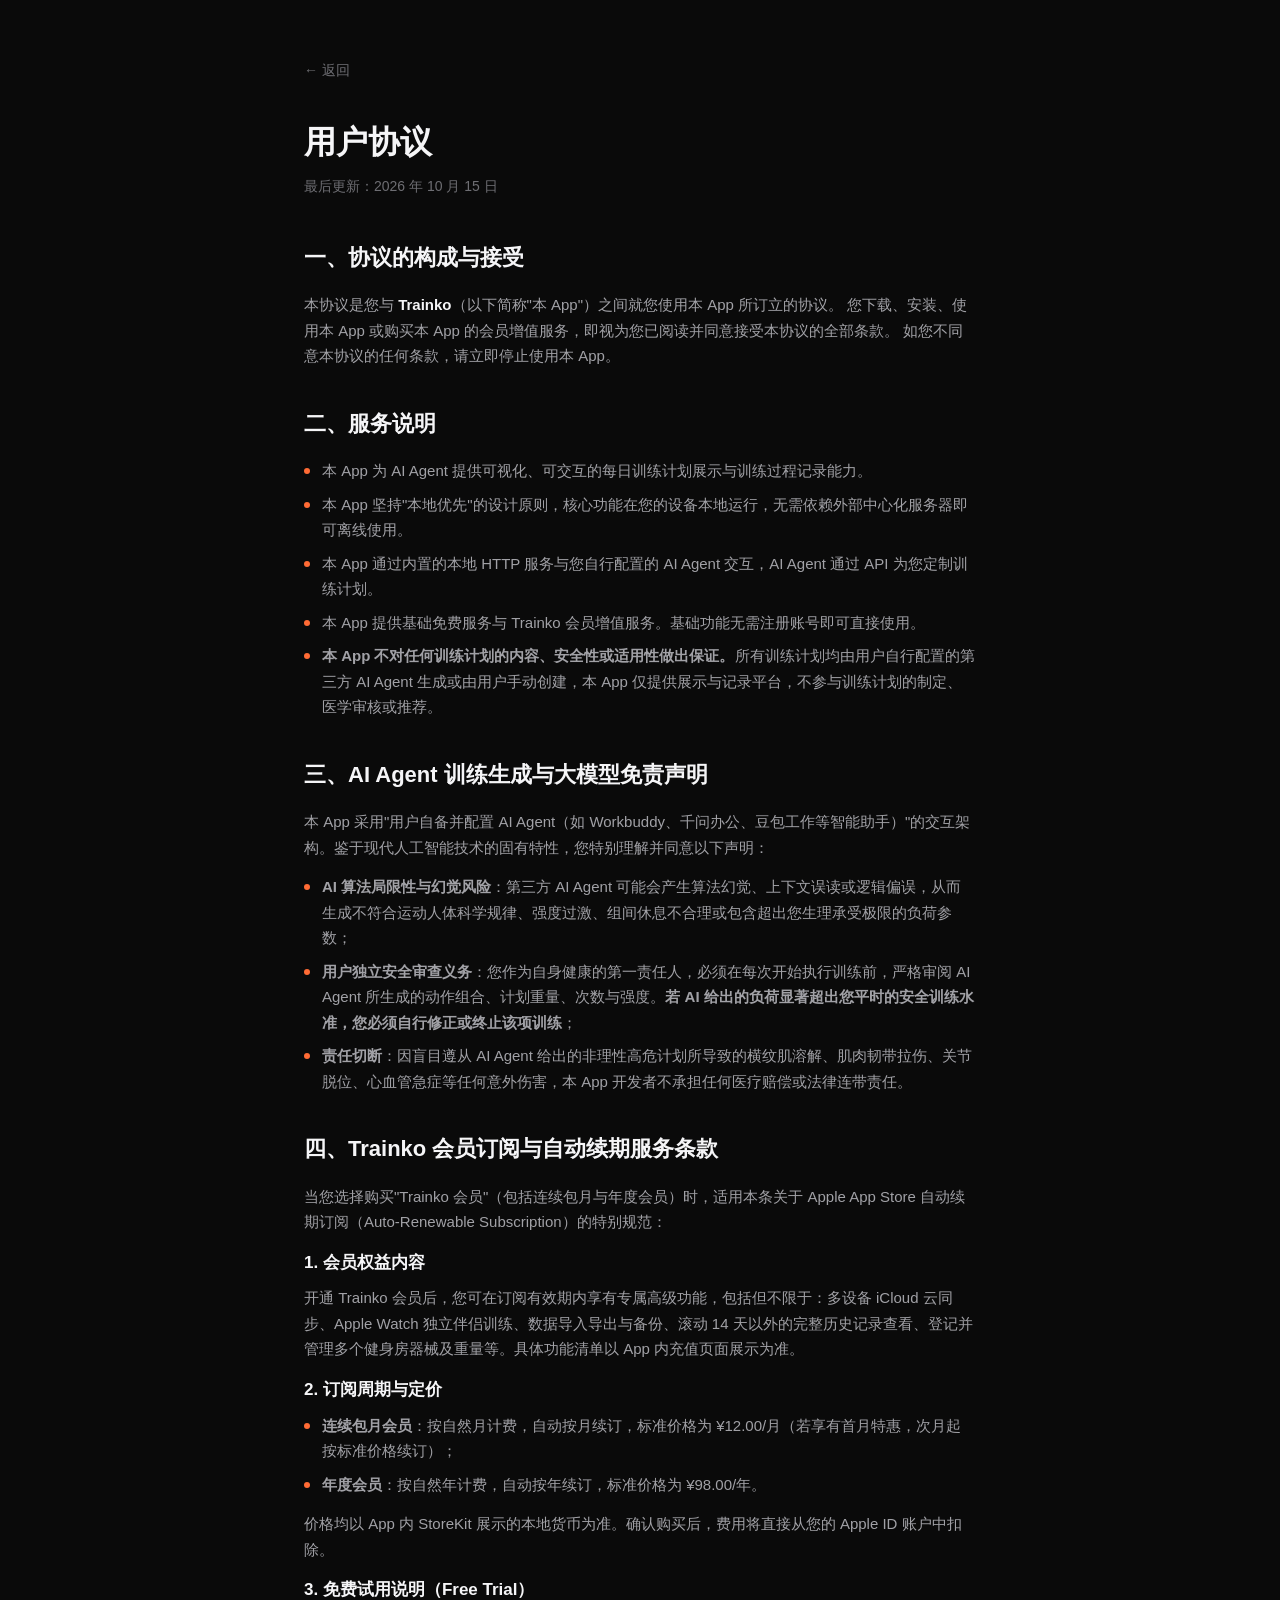
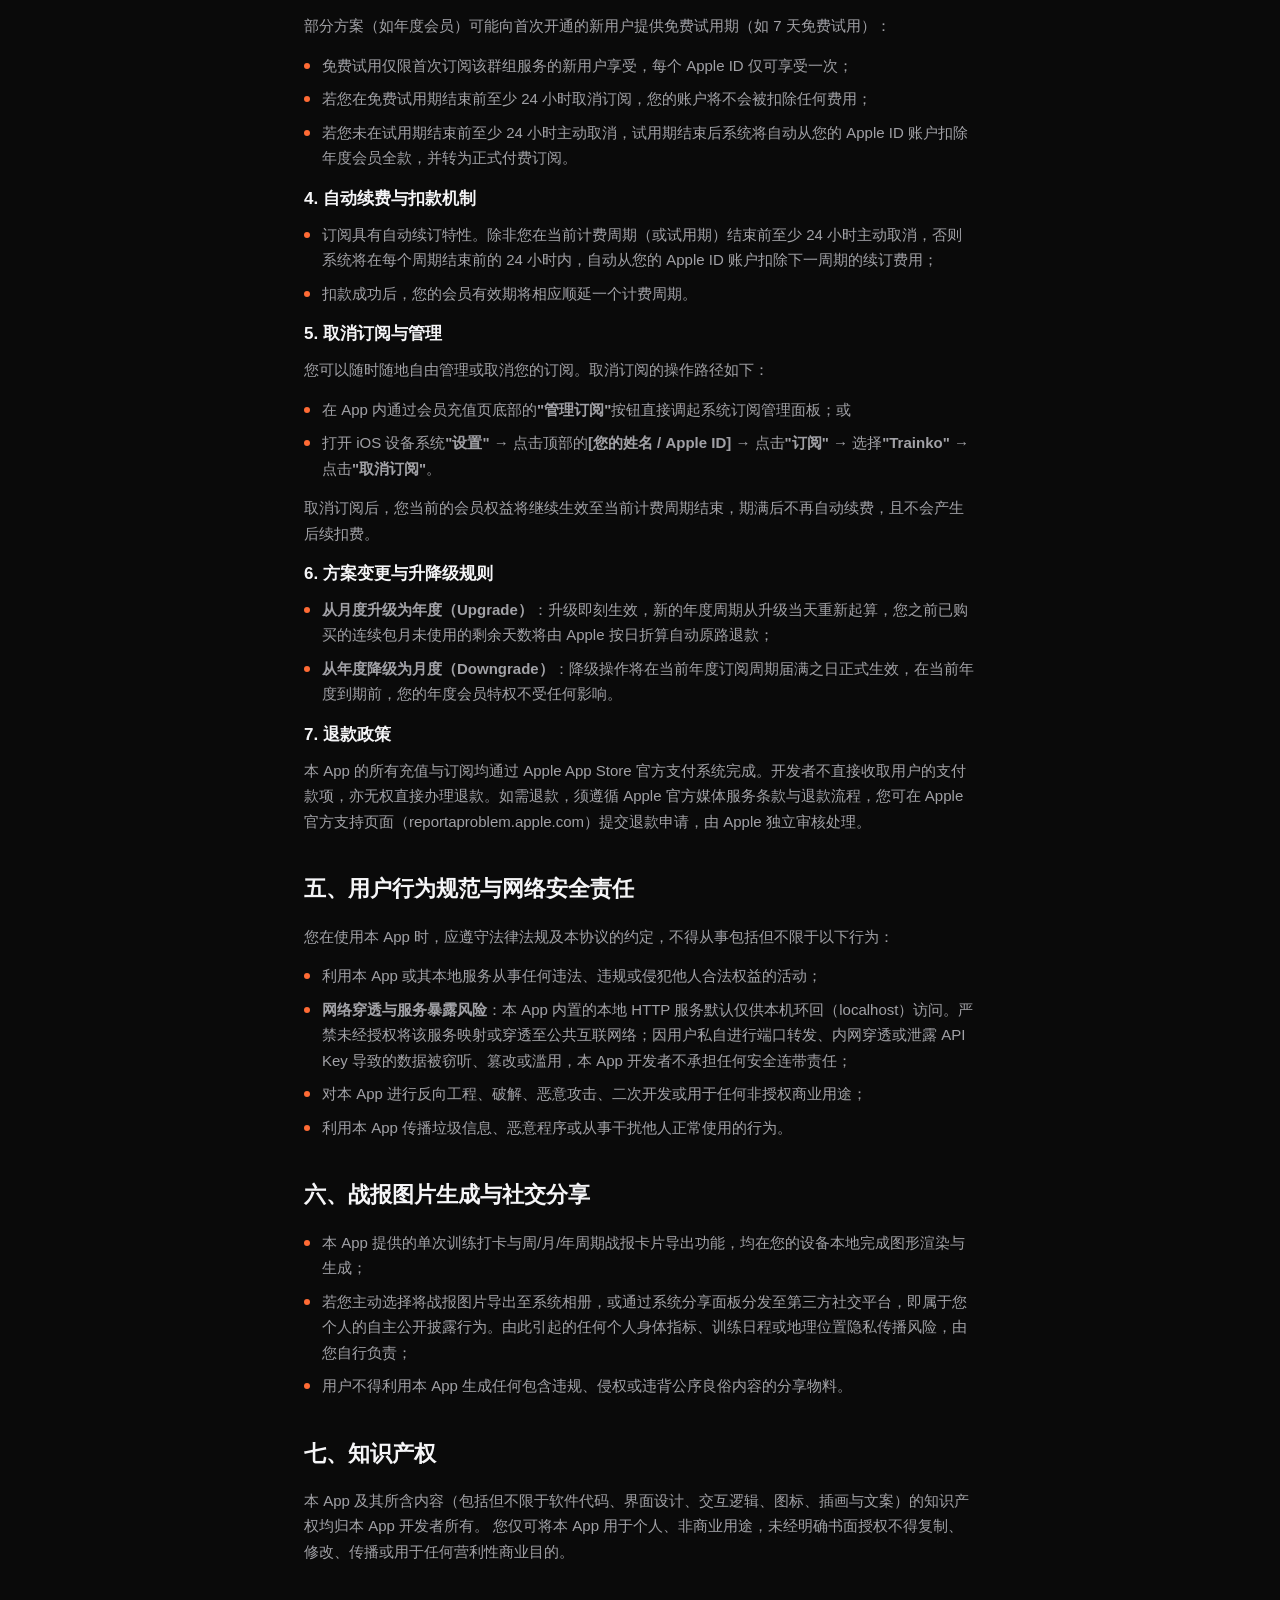
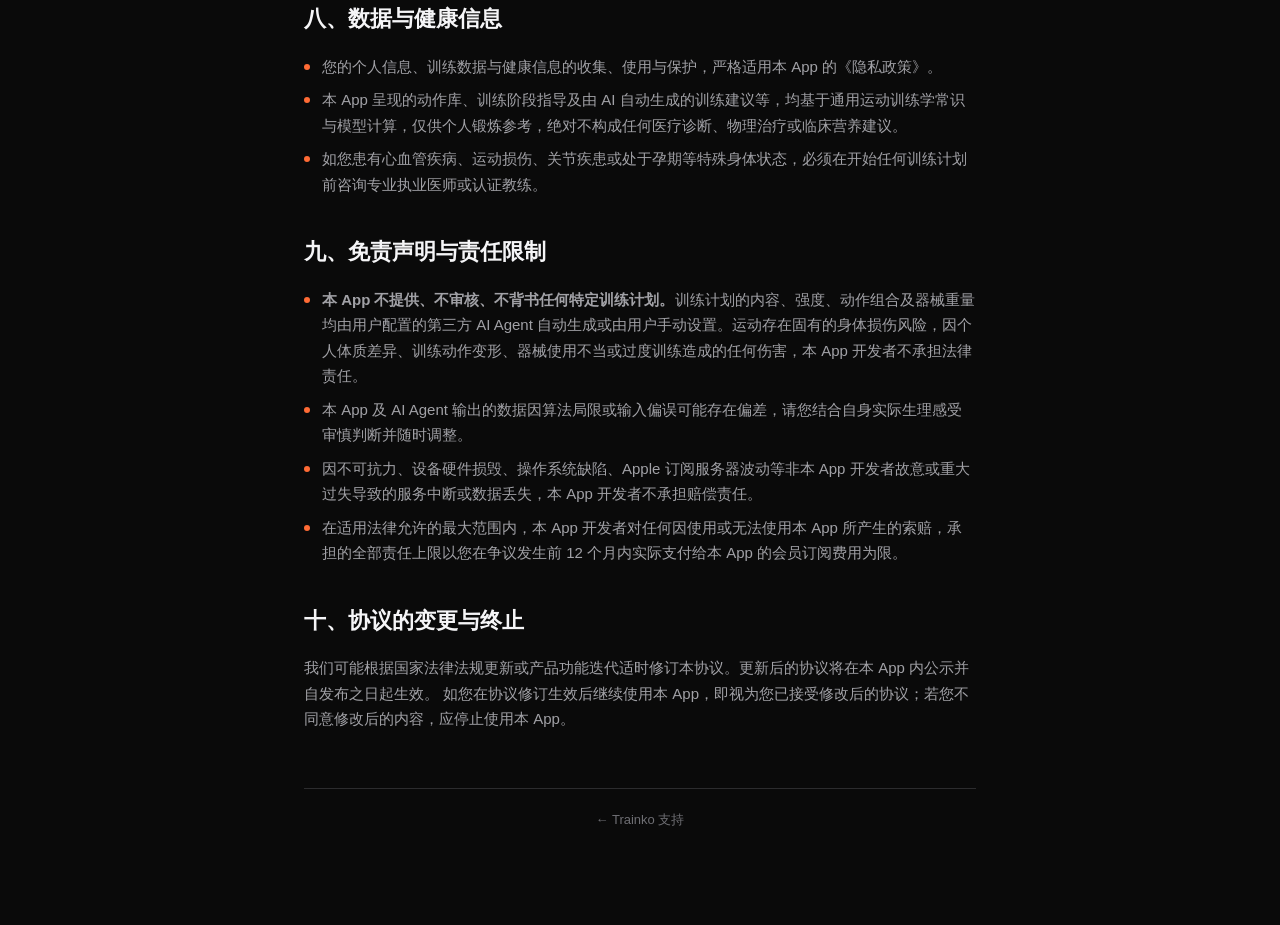
==== commit 4670b082: "fix(compliance): 调整中文官网与协议 AI 助手示例文案以符合国区合规 - 将 index.html 与 agreement-zh.html 中文文案中的 AI 助手示例调整为 Wor" ====
--- a/agreement-zh.html
+++ b/agreement-zh.html
@@ -38,7 +38,7 @@
         <div class="section">
             <h2>三、AI Agent 训练生成与大模型免责声明</h2>
             <p>
-                本 App 采用"用户自备并配置 AI Agent（如 Claude、ChatGPT 等通用大语言模型）"的交互架构。鉴于现代人工智能技术的固有特性，您特别理解并同意以下声明：
+                本 App 采用"用户自备并配置 AI Agent（如 Workbuddy、千问办公、豆包工作等智能助手）"的交互架构。鉴于现代人工智能技术的固有特性，您特别理解并同意以下声明：
             </p>
             <ul>
                 <li><strong>AI 算法局限性与幻觉风险</strong>：第三方 AI Agent 可能会产生算法幻觉、上下文误读或逻辑偏误，从而生成不符合运动人体科学规律、强度过激、组间休息不合理或包含超出您生理承受极限的负荷参数；</li>
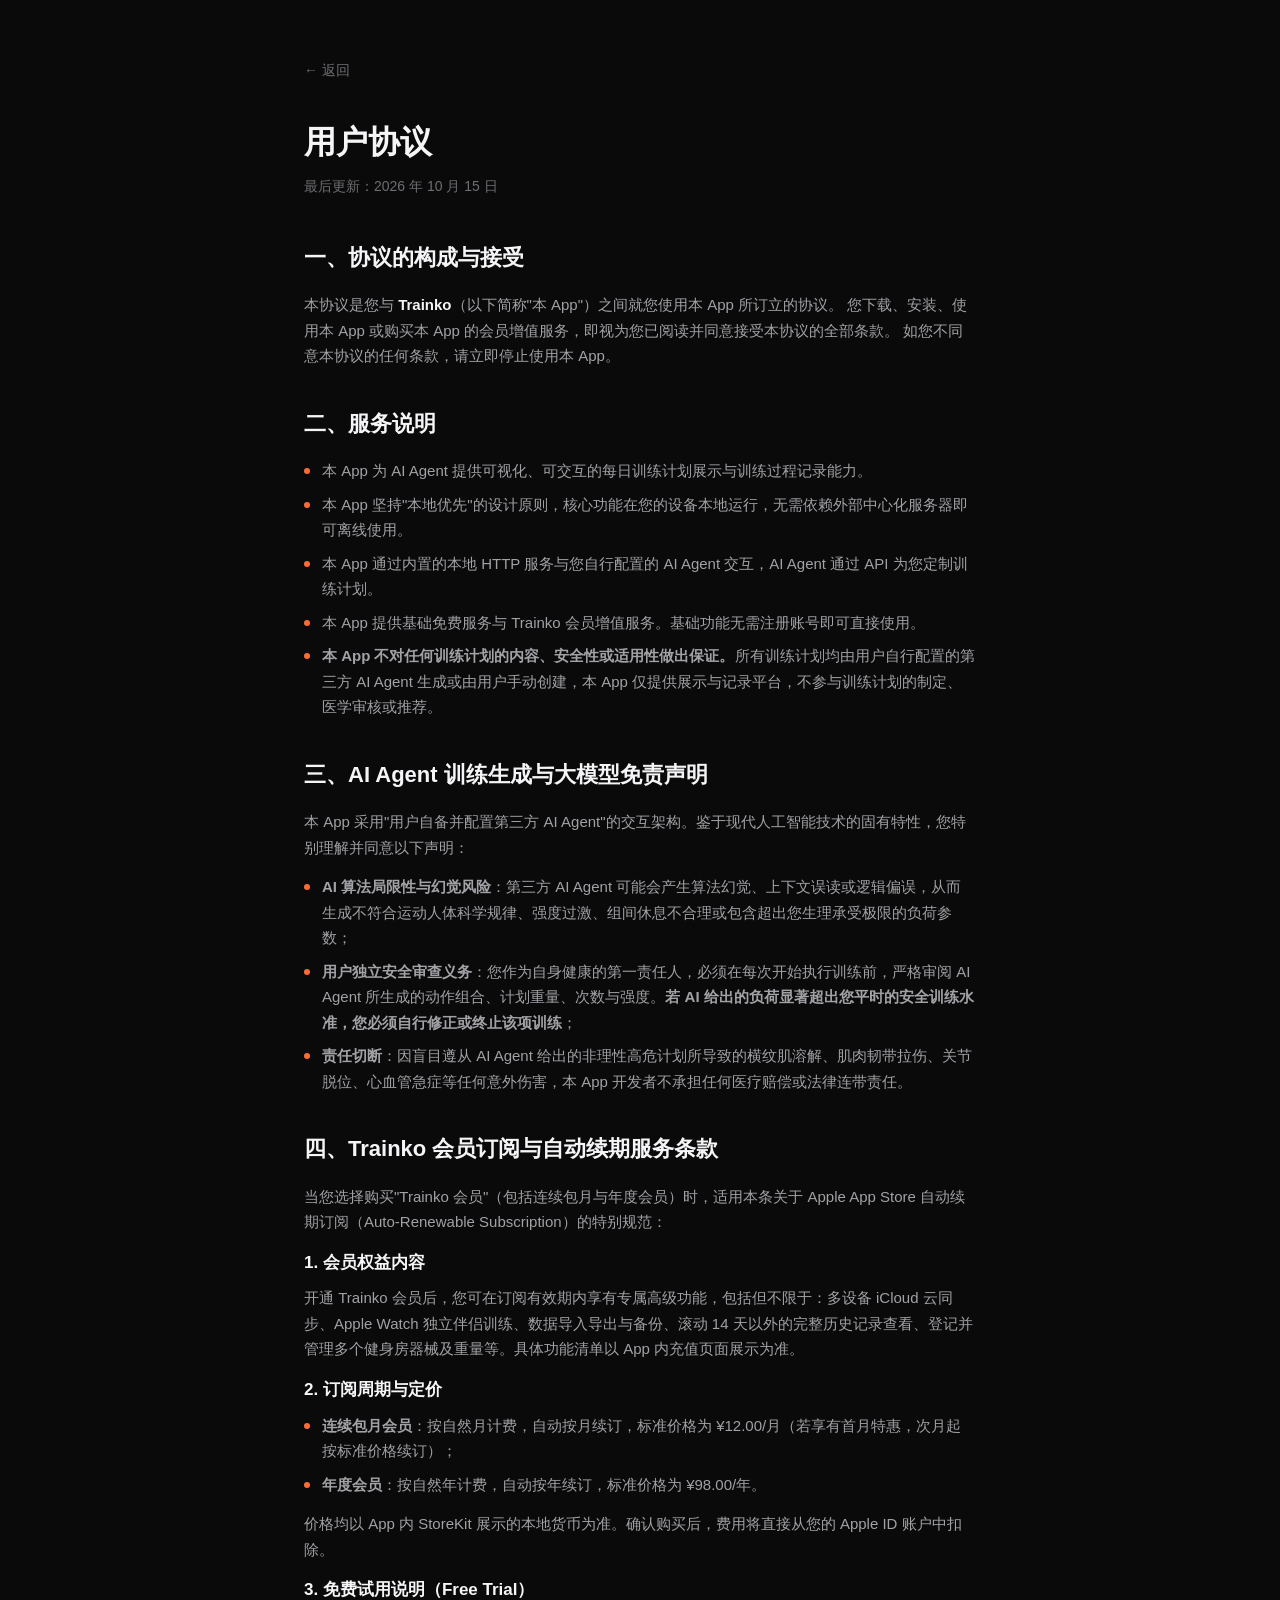
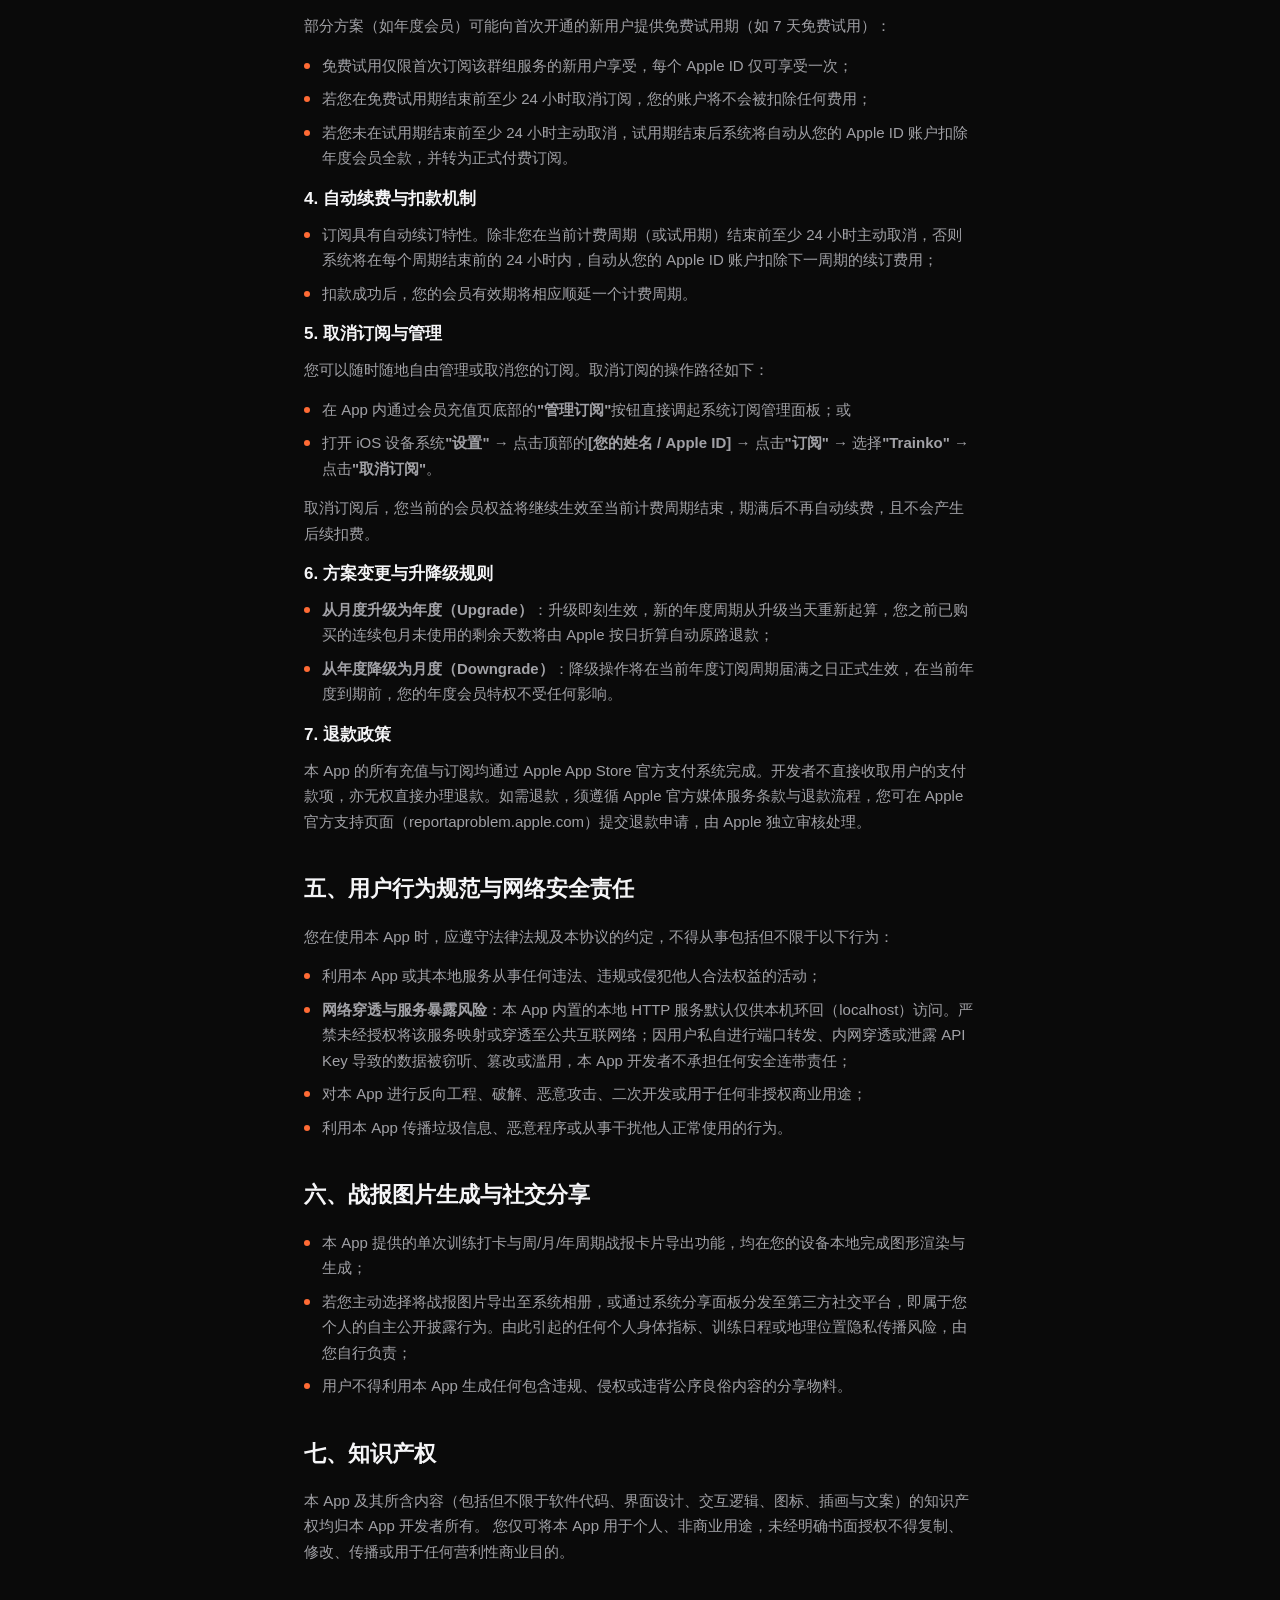
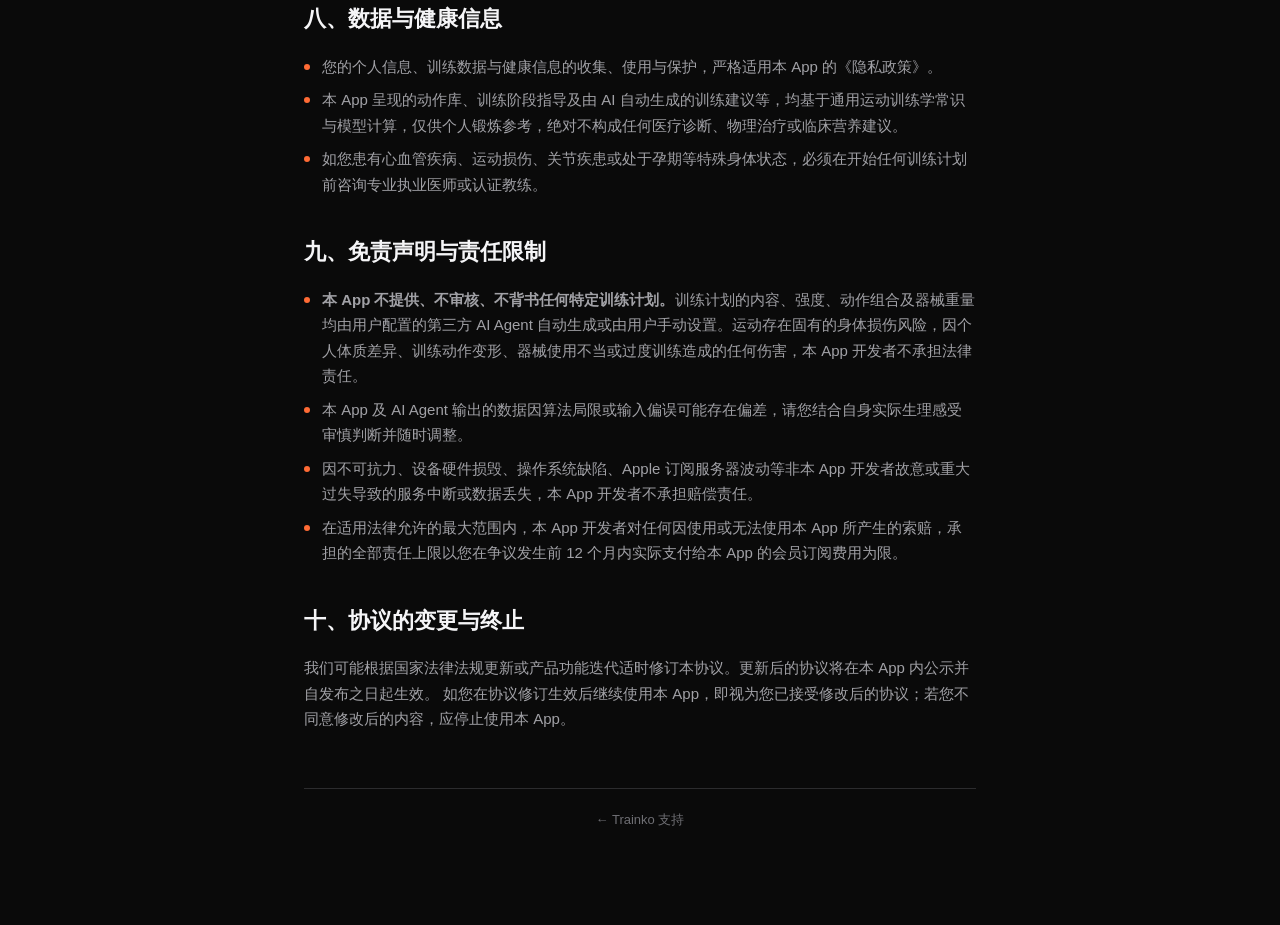
==== commit c1144e24: "fix(compliance): 全语种移除第三方 AI 品牌名并统一为中性 AI Agent 表述" ====
--- a/agreement-zh.html
+++ b/agreement-zh.html
@@ -38,7 +38,7 @@
         <div class="section">
             <h2>三、AI Agent 训练生成与大模型免责声明</h2>
             <p>
-                本 App 采用"用户自备并配置 AI Agent（如 Workbuddy、千问办公、豆包工作等智能助手）"的交互架构。鉴于现代人工智能技术的固有特性，您特别理解并同意以下声明：
+                本 App 采用"用户自备并配置第三方 AI Agent"的交互架构。鉴于现代人工智能技术的固有特性，您特别理解并同意以下声明：
             </p>
             <ul>
                 <li><strong>AI 算法局限性与幻觉风险</strong>：第三方 AI Agent 可能会产生算法幻觉、上下文误读或逻辑偏误，从而生成不符合运动人体科学规律、强度过激、组间休息不合理或包含超出您生理承受极限的负荷参数；</li>
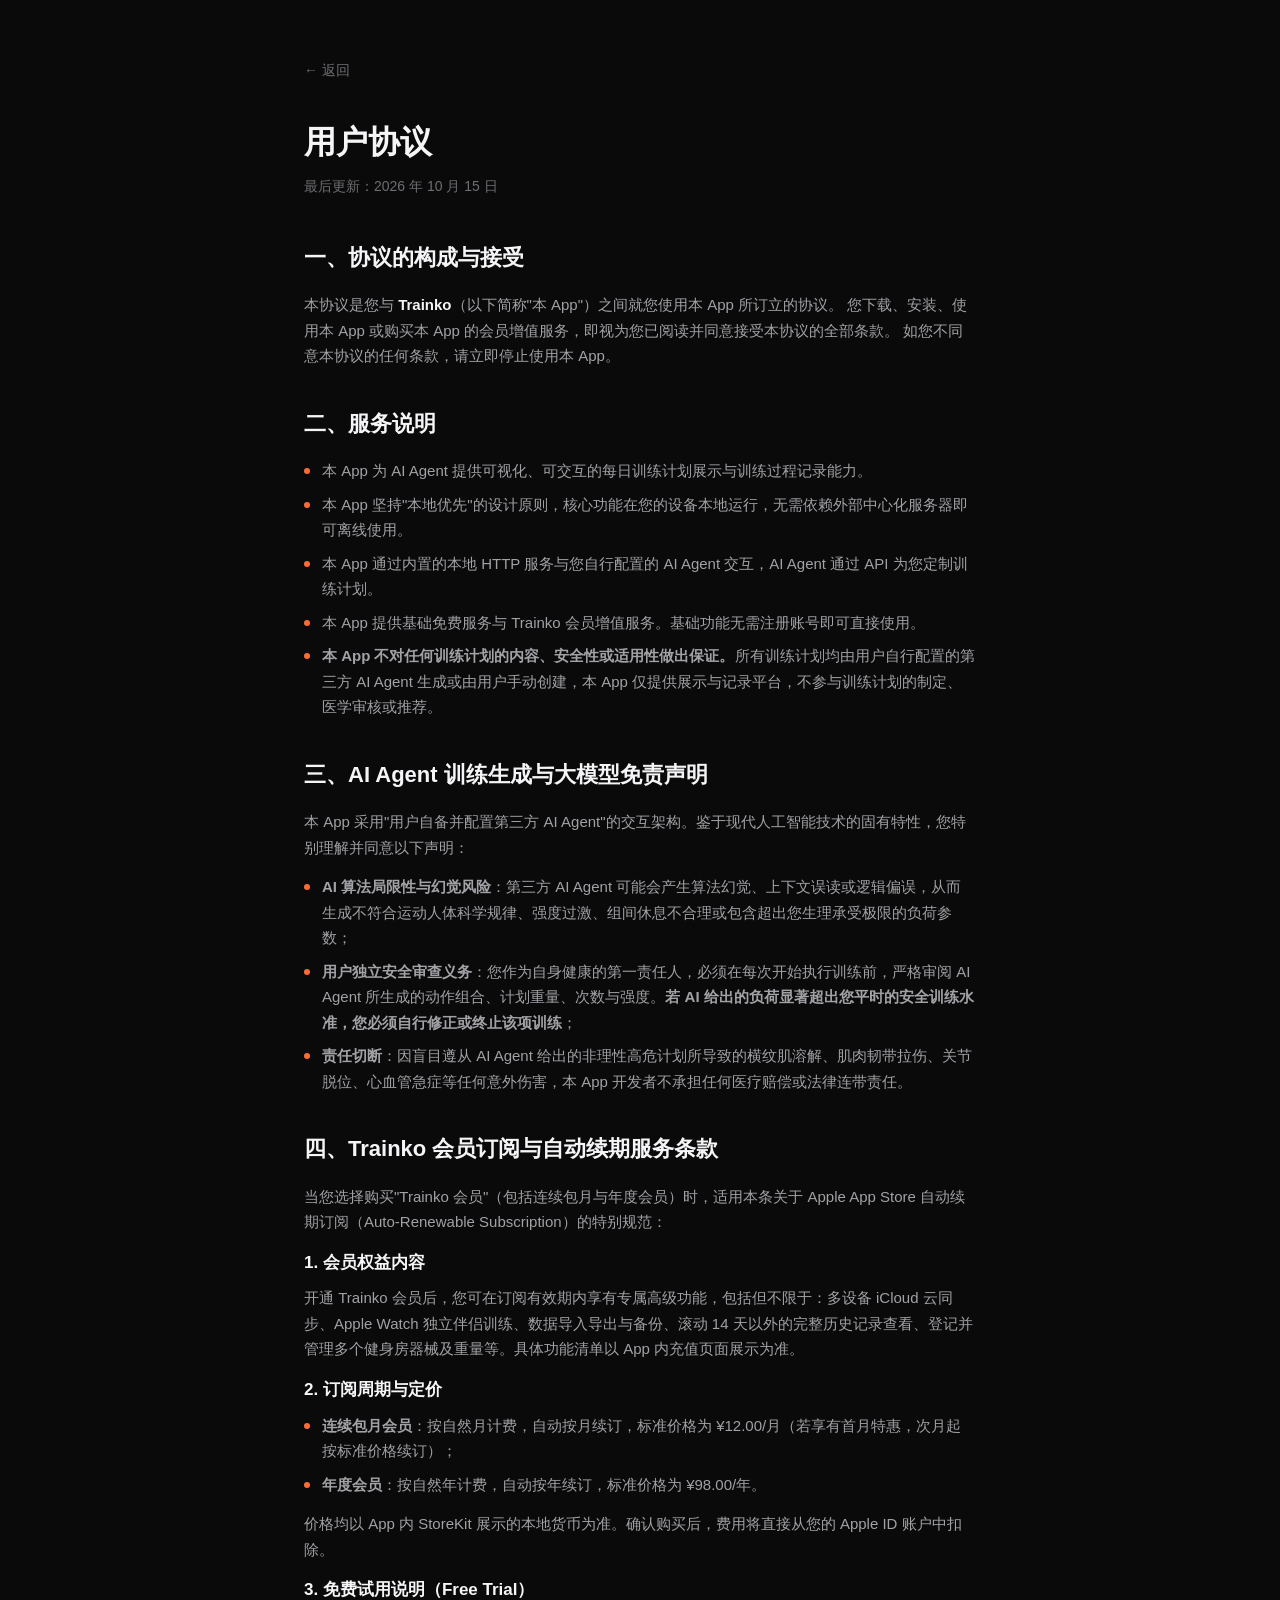
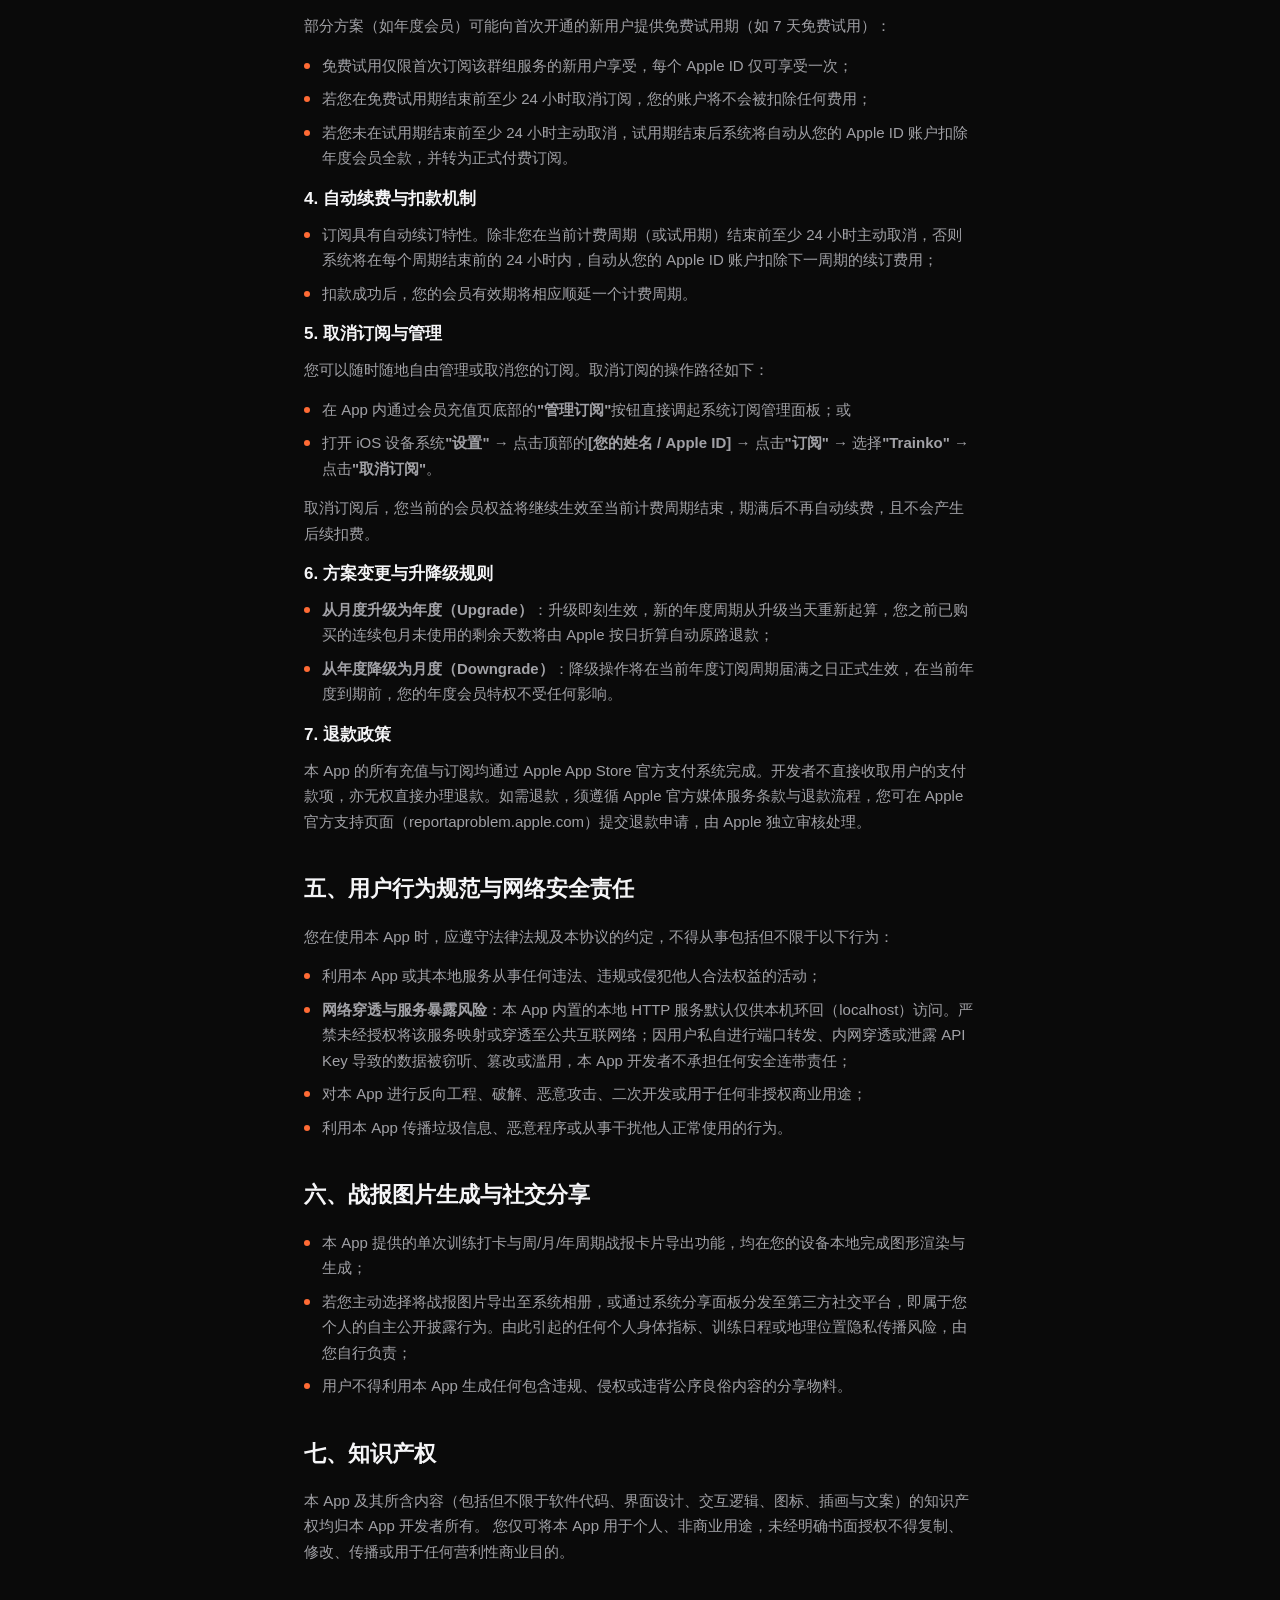
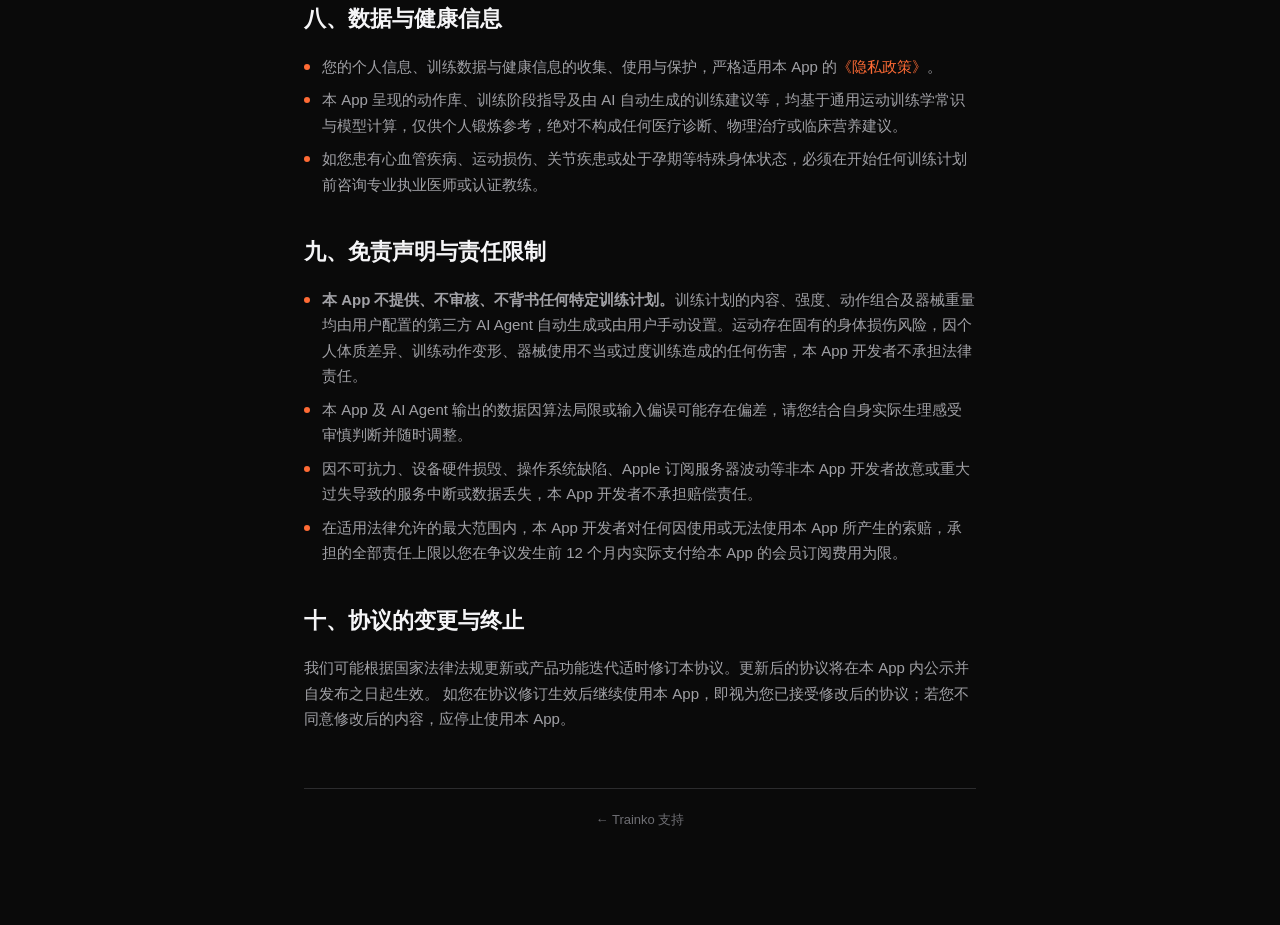
==== commit f69e3e22: "feat(web): 拆分中英独立首页并对齐子页面返回路径 - 将 index.html 固定为纯静态英文首页，新增独立中文首页 index-zh.html - 将中文协议与隐私政策（agreemen" ====
--- a/agreement-zh.html
+++ b/agreement-zh.html
@@ -8,7 +8,7 @@
 </head>
 <body>
     <div class="container">
-        <a href="index.html" class="back-link">← 返回</a>
+        <a href="index-zh.html" class="back-link">← 返回</a>
 
         <div class="legal-header">
             <h1>用户协议</h1>
@@ -138,7 +138,7 @@
         <div class="section">
             <h2>八、数据与健康信息</h2>
             <ul>
-                <li>您的个人信息、训练数据与健康信息的收集、使用与保护，严格适用本 App 的《隐私政策》。</li>
+                <li>您的个人信息、训练数据与健康信息的收集、使用与保护，严格适用本 App 的<a href="privacy-zh.html">《隐私政策》</a>。</li>
                 <li>本 App 呈现的动作库、训练阶段指导及由 AI 自动生成的训练建议等，均基于通用运动训练学常识与模型计算，仅供个人锻炼参考，绝对不构成任何医疗诊断、物理治疗或临床营养建议。</li>
                 <li>如您患有心血管疾病、运动损伤、关节疾患或处于孕期等特殊身体状态，必须在开始任何训练计划前咨询专业执业医师或认证教练。</li>
             </ul>
@@ -163,7 +163,7 @@
         </div>
 
         <div class="footer">
-            <p><a href="index.html">← Trainko 支持</a></p>
+            <p><a href="index-zh.html">← Trainko 支持</a></p>
         </div>
     </div>
 </body>
